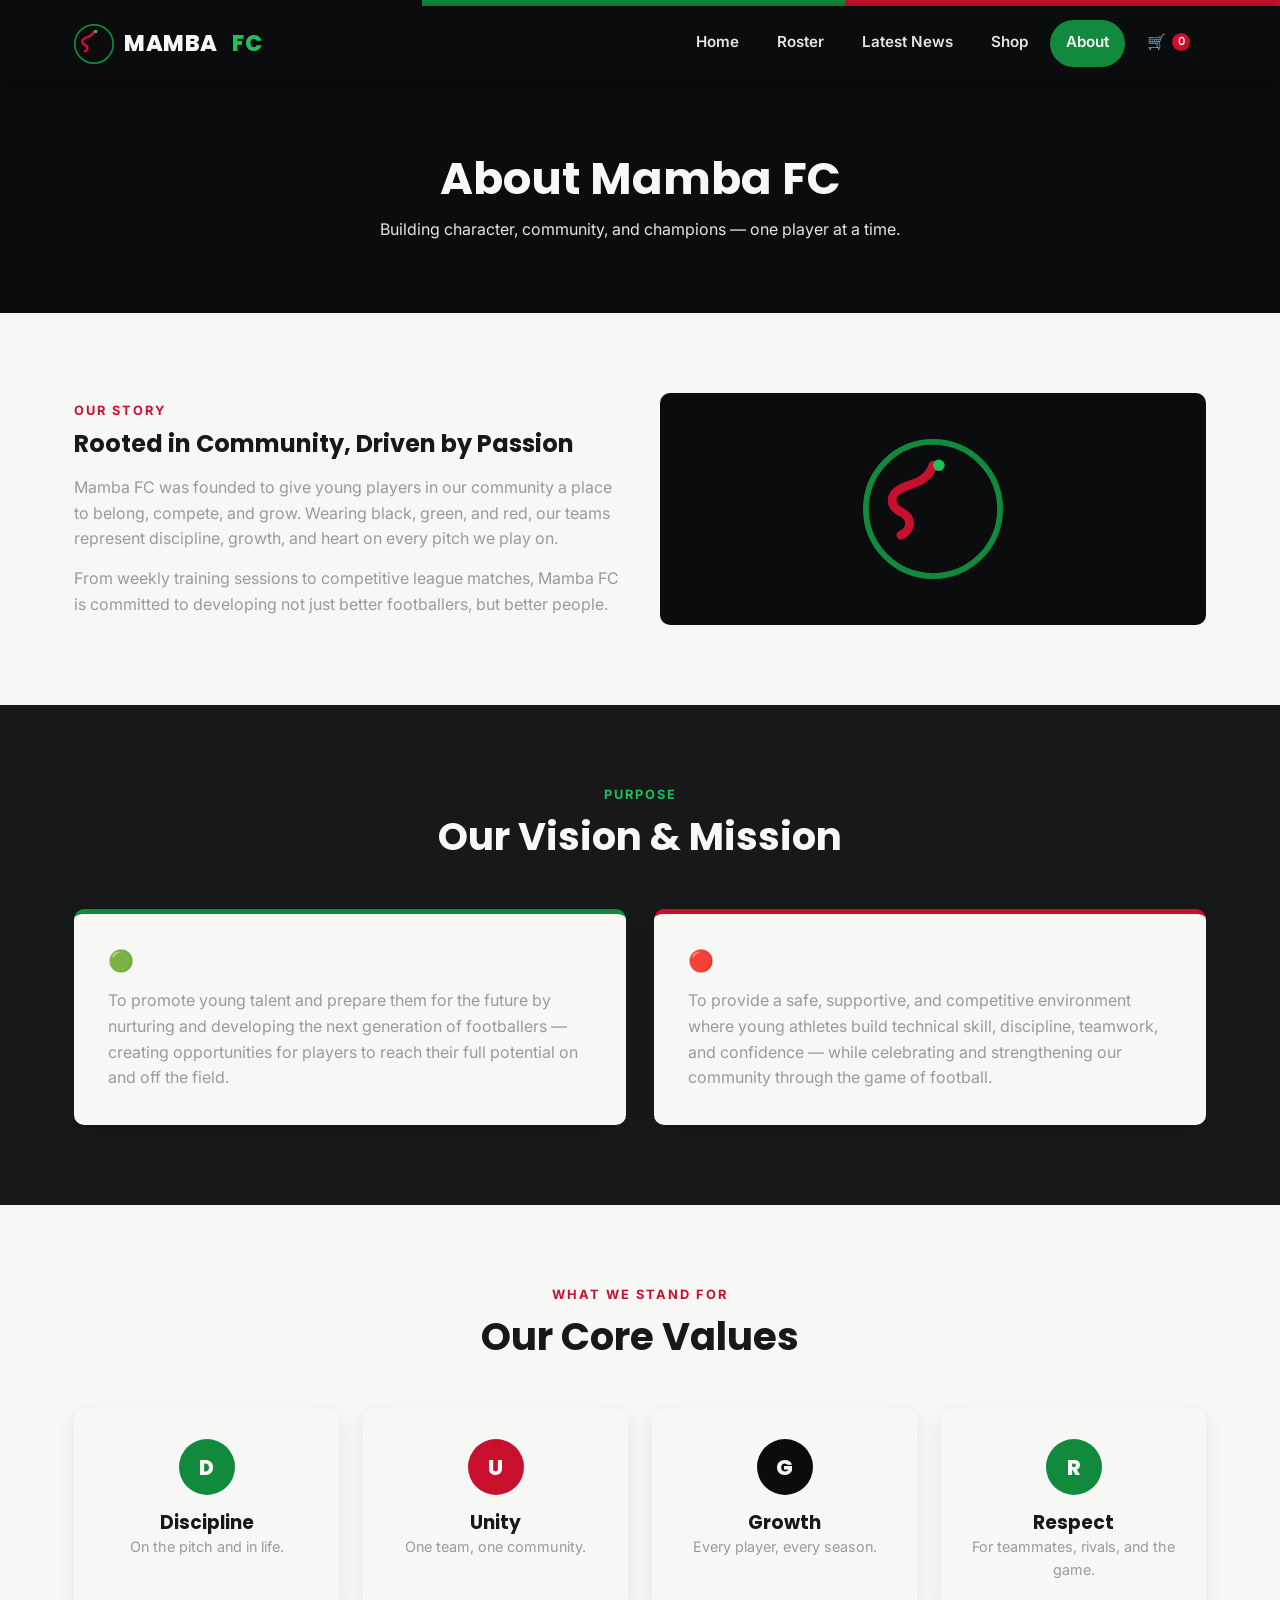
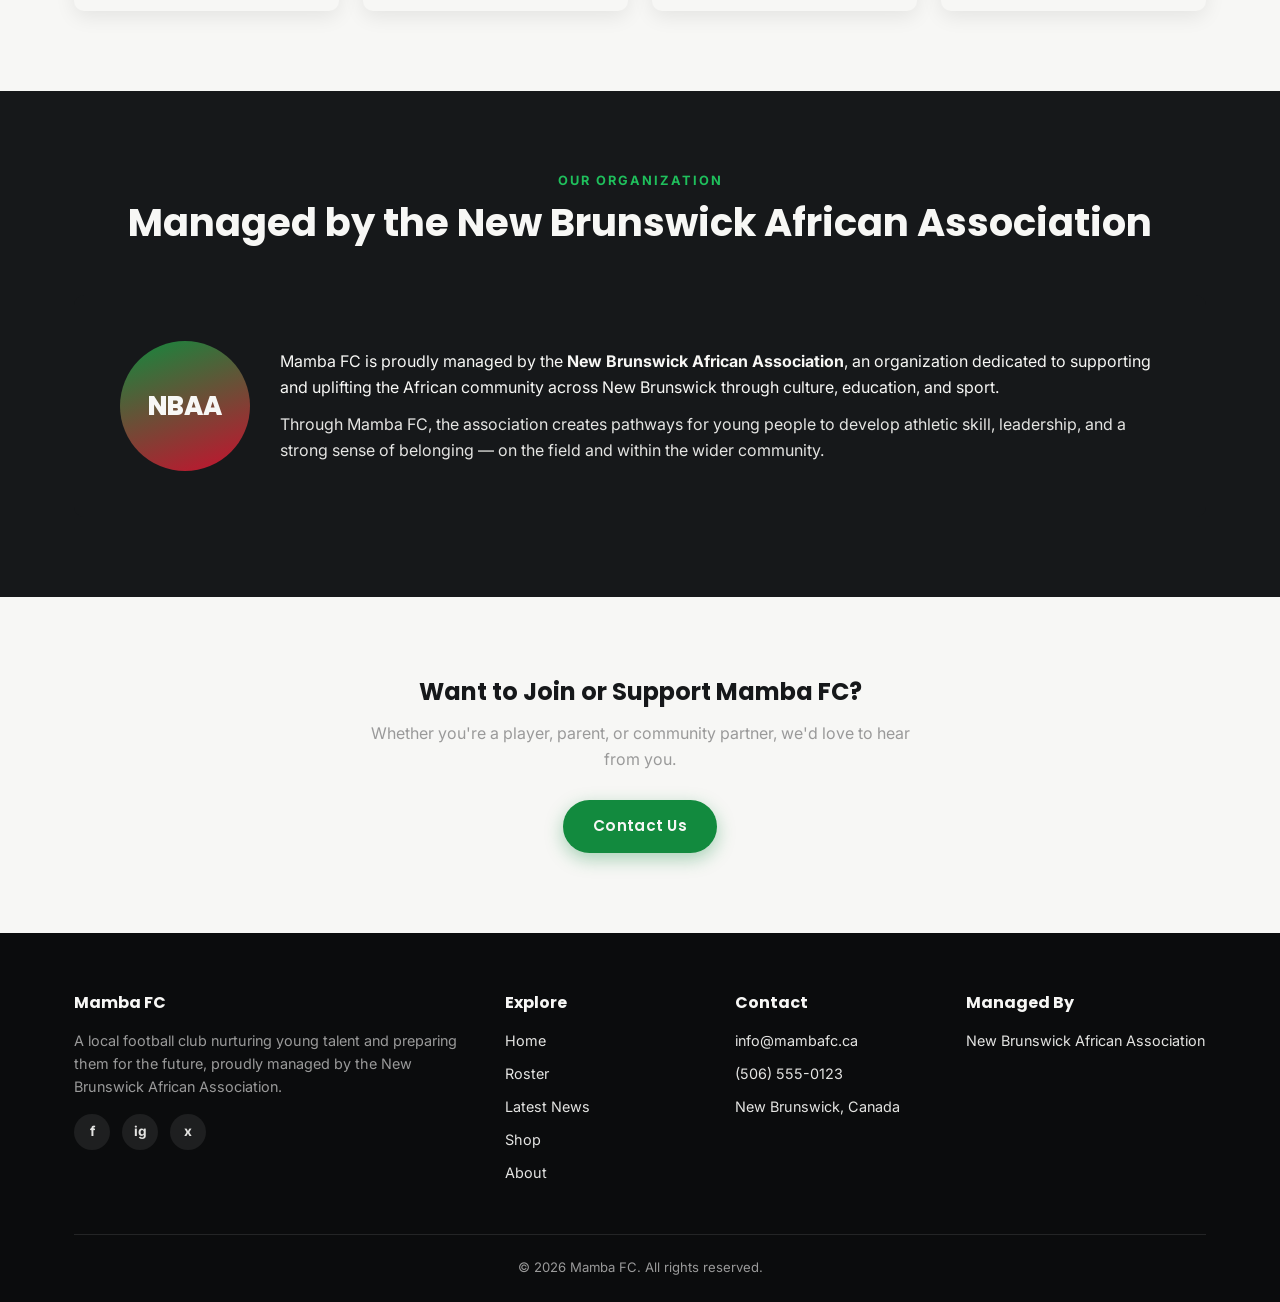
==== about.html @ 96ccfd4b "Add initial Mamba FC website with 5 core pages Static multi-page site (Home, Roster, Latest News, Sh" ====
<!DOCTYPE html>
<html lang="en">
<head>
<meta charset="UTF-8">
<meta name="viewport" content="width=device-width, initial-scale=1.0">
<title>Mamba FC — About</title>
<meta name="description" content="Learn about Mamba FC's vision, mission, and the New Brunswick African Association that manages the club.">
<link rel="preconnect" href="https://fonts.googleapis.com">
<link href="https://fonts.googleapis.com/css2?family=Poppins:wght@700;800&family=Inter:wght@400;500;600;700&display=swap" rel="stylesheet">
<link rel="stylesheet" href="css/style.css">
</head>
<body>

<div class="brand-stripe"></div>

<!-- ===== NAVBAR ===== -->
<header class="navbar">
  <div class="nav-container">
    <a href="index.html" class="logo">
      <svg class="mark" viewBox="0 0 48 48" xmlns="http://www.w3.org/2000/svg">
        <circle cx="24" cy="24" r="23" fill="#0b0c0d" stroke="#128a3e" stroke-width="2"/>
        <path d="M13 33c4-2 4-6 0-8s-4-6 0-8 9-2 11-8" stroke="#c8102e" stroke-width="3" fill="none" stroke-linecap="round"/>
        <circle cx="26" cy="9" r="2" fill="#1fbf5c"/>
      </svg>
      MAMBA<span class="fc">&nbsp;FC</span>
    </a>
    <nav class="nav-links">
      <a href="index.html" data-page="index.html">Home</a>
      <a href="roster.html" data-page="roster.html">Roster</a>
      <a href="news.html" data-page="news.html">Latest News</a>
      <a href="shop.html" data-page="shop.html">Shop</a>
      <a href="about.html" data-page="about.html">About</a>
      <a href="shop.html#products" class="nav-cart" aria-label="Cart">
        🛒 <span class="cart-badge">0</span>
      </a>
    </nav>
    <button class="nav-toggle" aria-label="Toggle menu">
      <span></span><span></span><span></span>
    </button>
  </div>
</header>

<!-- ===== PAGE HEADER ===== -->
<section class="page-header">
  <div class="container">
    <h1>About Mamba FC</h1>
    <p>Building character, community, and champions — one player at a time.</p>
  </div>
</section>

<!-- ===== INTRO ===== -->
<section class="section">
  <div class="container">
    <div class="about-lead">
      <div>
        <span class="section-eyebrow">Our Story</span>
        <h2 style="margin-bottom:16px;">Rooted in Community, Driven by Passion</h2>
        <p style="color:var(--grey); margin-bottom:14px;">Mamba FC was founded to give young players in our community a place to belong, compete, and grow. Wearing black, green, and red, our teams represent discipline, growth, and heart on every pitch we play on.</p>
        <p style="color:var(--grey);">From weekly training sessions to competitive league matches, Mamba FC is committed to developing not just better footballers, but better people.</p>
      </div>
      <div class="about-block">
        <svg class="crest" viewBox="0 0 48 48" xmlns="http://www.w3.org/2000/svg">
          <circle cx="24" cy="24" r="23" fill="#0b0c0d" stroke="#128a3e" stroke-width="2"/>
          <path d="M13 33c4-2 4-6 0-8s-4-6 0-8 9-2 11-8" stroke="#c8102e" stroke-width="3" fill="none" stroke-linecap="round"/>
          <circle cx="26" cy="9" r="2" fill="#1fbf5c"/>
        </svg>
      </div>
    </div>
  </div>
</section>

<!-- ===== VISION & MISSION ===== -->
<section class="section section-alt">
  <div class="container">
    <div class="section-head">
      <span class="section-eyebrow">Purpose</span>
      <h2>Our Vision &amp; Mission</h2>
    </div>
    <div class="vm-grid">
      <div class="vm-card">
        <h3>🟢 Our Vision</h3>
        <p>To promote young talent and prepare them for the future by nurturing and developing the next generation of footballers — creating opportunities for players to reach their full potential on and off the field.</p>
      </div>
      <div class="vm-card mission">
        <h3>🔴 Our Mission</h3>
        <p>To provide a safe, supportive, and competitive environment where young athletes build technical skill, discipline, teamwork, and confidence — while celebrating and strengthening our community through the game of football.</p>
      </div>
    </div>
  </div>
</section>

<!-- ===== VALUES ===== -->
<section class="section">
  <div class="container">
    <div class="section-head">
      <span class="section-eyebrow">What We Stand For</span>
      <h2>Our Core Values</h2>
    </div>
    <div class="grid grid-4">
      <div class="card value-card">
        <div class="value-icon">D</div>
        <h3>Discipline</h3>
        <p style="color:var(--grey); font-size:0.9rem;">On the pitch and in life.</p>
      </div>
      <div class="card value-card">
        <div class="value-icon">U</div>
        <h3>Unity</h3>
        <p style="color:var(--grey); font-size:0.9rem;">One team, one community.</p>
      </div>
      <div class="card value-card">
        <div class="value-icon">G</div>
        <h3>Growth</h3>
        <p style="color:var(--grey); font-size:0.9rem;">Every player, every season.</p>
      </div>
      <div class="card value-card">
        <div class="value-icon">R</div>
        <h3>Respect</h3>
        <p style="color:var(--grey); font-size:0.9rem;">For teammates, rivals, and the game.</p>
      </div>
    </div>
  </div>
</section>

<!-- ===== MANAGED BY ===== -->
<section class="section section-alt">
  <div class="container">
    <div class="section-head">
      <span class="section-eyebrow">Our Organization</span>
      <h2>Managed by the New Brunswick African Association</h2>
    </div>
    <div class="manager-box">
      <div class="manager-badge">NBAA</div>
      <div>
        <p style="margin-bottom:12px;">Mamba FC is proudly managed by the <strong>New Brunswick African Association</strong>, an organization dedicated to supporting and uplifting the African community across New Brunswick through culture, education, and sport.</p>
        <p style="color:var(--grey-light);">Through Mamba FC, the association creates pathways for young people to develop athletic skill, leadership, and a strong sense of belonging — on the field and within the wider community.</p>
      </div>
    </div>
  </div>
</section>

<!-- ===== CTA ===== -->
<section class="section" style="text-align:center;">
  <div class="container">
    <h2 style="margin-bottom:14px;">Want to Join or Support Mamba FC?</h2>
    <p style="color:var(--grey); max-width:560px; margin:0 auto 28px;">Whether you're a player, parent, or community partner, we'd love to hear from you.</p>
    <a href="mailto:info@mambafc.ca" class="btn btn-primary">Contact Us</a>
  </div>
</section>

<!-- ===== FOOTER ===== -->
<footer class="footer">
  <div class="container">
    <div class="footer-grid">
      <div>
        <h4>Mamba FC</h4>
        <p>A local football club nurturing young talent and preparing them for the future, proudly managed by the New Brunswick African Association.</p>
        <div class="social-links">
          <a href="#" aria-label="Facebook">f</a>
          <a href="#" aria-label="Instagram">ig</a>
          <a href="#" aria-label="Twitter/X">x</a>
        </div>
      </div>
      <div>
        <h4>Explore</h4>
        <ul>
          <li><a href="index.html">Home</a></li>
          <li><a href="roster.html">Roster</a></li>
          <li><a href="news.html">Latest News</a></li>
          <li><a href="shop.html">Shop</a></li>
          <li><a href="about.html">About</a></li>
        </ul>
      </div>
      <div>
        <h4>Contact</h4>
        <ul>
          <li>info@mambafc.ca</li>
          <li>(506) 555-0123</li>
          <li>New Brunswick, Canada</li>
        </ul>
      </div>
      <div>
        <h4>Managed By</h4>
        <ul>
          <li>New Brunswick African Association</li>
        </ul>
      </div>
    </div>
    <div class="footer-bottom">
      &copy; 2026 Mamba FC. All rights reserved.
    </div>
  </div>
</footer>

<script src="js/main.js"></script>
</body>
</html>
---- css/style.css ----
/* ===================================================
   Mamba FC — Shared Stylesheet
   Colours: Black / Green / Red
=================================================== */

:root {
  --black: #0b0c0d;
  --black-soft: #16181a;
  --green: #128a3e;
  --green-dark: #0b5e2b;
  --green-light: #1fbf5c;
  --red: #c8102e;
  --red-dark: #8c0c22;
  --white: #f7f7f5;
  --grey: #9a9a9a;
  --grey-light: #e4e4e2;

  --font-heading: 'Poppins', 'Segoe UI', sans-serif;
  --font-body: 'Inter', 'Segoe UI', sans-serif;

  --radius: 10px;
  --shadow: 0 10px 30px rgba(0, 0, 0, 0.25);
}

* {
  box-sizing: border-box;
  margin: 0;
  padding: 0;
}

html {
  scroll-behavior: smooth;
}

body {
  font-family: var(--font-body);
  background: var(--white);
  color: var(--black-soft);
  line-height: 1.6;
  overflow-x: hidden;
}

img {
  max-width: 100%;
  display: block;
}

a {
  text-decoration: none;
  color: inherit;
}

ul {
  list-style: none;
}

h1, h2, h3, h4 {
  font-family: var(--font-heading);
  font-weight: 700;
  line-height: 1.25;
}

.container {
  width: 100%;
  max-width: 1180px;
  margin: 0 auto;
  padding: 0 24px;
}

/* ---------- Buttons ---------- */
.btn {
  display: inline-block;
  padding: 12px 28px;
  border-radius: 999px;
  font-weight: 600;
  font-family: var(--font-heading);
  font-size: 0.95rem;
  letter-spacing: 0.3px;
  border: 2px solid transparent;
  cursor: pointer;
  transition: transform 0.2s ease, background 0.2s ease, color 0.2s ease, box-shadow 0.2s ease;
}

.btn:hover {
  transform: translateY(-2px);
}

.btn-primary {
  background: var(--green);
  color: var(--white);
  box-shadow: 0 6px 18px rgba(18, 138, 62, 0.35);
}

.btn-primary:hover {
  background: var(--green-light);
}

.btn-outline {
  background: transparent;
  color: var(--white);
  border-color: var(--white);
}

.btn-outline:hover {
  background: var(--white);
  color: var(--black);
}

.btn-red {
  background: var(--red);
  color: var(--white);
  box-shadow: 0 6px 18px rgba(200, 16, 46, 0.35);
}

.btn-red:hover {
  background: var(--red-dark);
}

.btn-block {
  width: 100%;
  text-align: center;
}

/* ---------- Top bar stripe ---------- */
.brand-stripe {
  height: 6px;
  width: 100%;
  background: linear-gradient(90deg, var(--black) 0%, var(--black) 33%, var(--green) 33%, var(--green) 66%, var(--red) 66%, var(--red) 100%);
}

/* ---------- Navbar ---------- */
.navbar {
  background: var(--black);
  position: sticky;
  top: 0;
  z-index: 1000;
  box-shadow: 0 2px 12px rgba(0, 0, 0, 0.4);
}

.nav-container {
  max-width: 1180px;
  margin: 0 auto;
  padding: 14px 24px;
  display: flex;
  align-items: center;
  justify-content: space-between;
}

.logo {
  display: flex;
  align-items: center;
  gap: 10px;
  font-family: var(--font-heading);
  font-size: 1.4rem;
  font-weight: 800;
  color: var(--white);
  letter-spacing: 0.5px;
}

.logo .mark {
  width: 40px;
  height: 40px;
  flex-shrink: 0;
}

.logo span.fc {
  color: var(--green-light);
}

.nav-links {
  display: flex;
  align-items: center;
  gap: 6px;
}

.nav-links a {
  color: var(--grey-light);
  font-weight: 600;
  font-size: 0.95rem;
  padding: 10px 16px;
  border-radius: 999px;
  border-bottom: 3px solid transparent;
  transition: color 0.2s ease, background 0.2s ease;
}

.nav-links a:hover {
  color: var(--white);
  background: rgba(255, 255, 255, 0.06);
}

.nav-links a.active {
  color: var(--white);
  background: var(--green);
}

.nav-cart {
  position: relative;
  display: inline-flex;
  align-items: center;
  gap: 6px;
  color: var(--white);
  font-weight: 700;
}

.cart-badge {
  background: var(--red);
  color: var(--white);
  border-radius: 999px;
  font-size: 0.7rem;
  min-width: 18px;
  height: 18px;
  display: inline-flex;
  align-items: center;
  justify-content: center;
  padding: 0 4px;
}

.nav-toggle {
  display: none;
  flex-direction: column;
  gap: 5px;
  background: none;
  border: none;
  cursor: pointer;
  padding: 6px;
}

.nav-toggle span {
  width: 26px;
  height: 3px;
  background: var(--white);
  border-radius: 2px;
}

/* ---------- Hero ---------- */
.hero {
  position: relative;
  background: radial-gradient(circle at 20% 20%, rgba(18, 138, 62, 0.35), transparent 55%),
              radial-gradient(circle at 85% 80%, rgba(200, 16, 46, 0.3), transparent 55%),
              var(--black);
  color: var(--white);
  padding: 100px 24px 90px;
  text-align: center;
  overflow: hidden;
}

.hero::before {
  content: "";
  position: absolute;
  inset: 0;
  background-image: repeating-linear-gradient(135deg, rgba(255,255,255,0.03) 0 2px, transparent 2px 40px);
  pointer-events: none;
}

.hero-tag {
  display: inline-block;
  background: rgba(31, 191, 92, 0.15);
  border: 1px solid var(--green-light);
  color: var(--green-light);
  padding: 6px 18px;
  border-radius: 999px;
  font-weight: 600;
  font-size: 0.8rem;
  letter-spacing: 1.5px;
  text-transform: uppercase;
  margin-bottom: 22px;
}

.hero h1 {
  font-size: clamp(2.2rem, 5vw, 3.8rem);
  margin-bottom: 18px;
}

.hero h1 .accent-green { color: var(--green-light); }
.hero h1 .accent-red { color: var(--red); }

.hero p {
  max-width: 620px;
  margin: 0 auto 34px;
  color: var(--grey-light);
  font-size: 1.05rem;
}

.hero-actions {
  display: flex;
  gap: 16px;
  justify-content: center;
  flex-wrap: wrap;
}

/* ---------- Page header (non-home pages) ---------- */
.page-header {
  background: var(--black);
  color: var(--white);
  padding: 70px 24px;
  text-align: center;
  position: relative;
}

.page-header h1 {
  font-size: clamp(2rem, 4vw, 2.8rem);
}

.page-header p {
  color: var(--grey-light);
  margin-top: 10px;
  max-width: 560px;
  margin-left: auto;
  margin-right: auto;
}

/* ---------- Sections ---------- */
.section {
  padding: 80px 0;
}

.section-tight {
  padding: 60px 0;
}

.section-alt {
  background: var(--black-soft);
  color: var(--white);
}

.section-head {
  text-align: center;
  margin-bottom: 48px;
}

.section-eyebrow {
  color: var(--red);
  font-weight: 700;
  letter-spacing: 2px;
  text-transform: uppercase;
  font-size: 0.8rem;
  margin-bottom: 8px;
  display: block;
}

.section-alt .section-eyebrow {
  color: var(--green-light);
}

.section-head h2 {
  font-size: clamp(1.7rem, 3vw, 2.4rem);
}

.section-head p {
  color: var(--grey);
  max-width: 560px;
  margin: 12px auto 0;
}

.section-alt .section-head p {
  color: var(--grey-light);
}

/* ---------- Grids ---------- */
.grid {
  display: grid;
  gap: 24px;
}

.grid-3 { grid-template-columns: repeat(3, 1fr); }
.grid-2 { grid-template-columns: repeat(2, 1fr); }
.grid-4 { grid-template-columns: repeat(4, 1fr); }

@media (max-width: 900px) {
  .grid-3, .grid-4 { grid-template-columns: repeat(2, 1fr); }
}

@media (max-width: 600px) {
  .grid-2, .grid-3, .grid-4 { grid-template-columns: 1fr; }
}

/* ---------- Cards: general ---------- */
.card {
  background: var(--white);
  border-radius: var(--radius);
  box-shadow: 0 6px 20px rgba(0, 0, 0, 0.08);
  overflow: hidden;
  transition: transform 0.25s ease, box-shadow 0.25s ease;
}

.card:hover {
  transform: translateY(-6px);
  box-shadow: 0 16px 34px rgba(0, 0, 0, 0.15);
}

/* ---------- Score cards ---------- */
.score-card {
  background: var(--black-soft);
  border-radius: var(--radius);
  padding: 22px;
  color: var(--white);
  border-top: 4px solid var(--green);
}

.score-card.loss { border-top-color: var(--red); }
.score-card.draw { border-top-color: var(--grey); }

.score-meta {
  display: flex;
  justify-content: space-between;
  font-size: 0.78rem;
  color: var(--grey);
  text-transform: uppercase;
  letter-spacing: 0.5px;
  margin-bottom: 16px;
}

.score-teams {
  display: flex;
  align-items: center;
  justify-content: space-between;
  gap: 12px;
  margin-bottom: 14px;
}

.score-team {
  flex: 1;
  text-align: center;
  font-weight: 700;
  font-size: 0.95rem;
}

.score-value {
  font-family: var(--font-heading);
  font-size: 1.9rem;
  font-weight: 800;
  padding: 0 10px;
  white-space: nowrap;
}

.result-badge {
  display: inline-block;
  padding: 4px 14px;
  border-radius: 999px;
  font-size: 0.75rem;
  font-weight: 700;
  letter-spacing: 1px;
}

.result-badge.win { background: var(--green); color: var(--white); }
.result-badge.loss { background: var(--red); color: var(--white); }
.result-badge.draw { background: var(--grey); color: var(--black); }

/* ---------- Fixture cards ---------- */
.fixture-card {
  background: var(--white);
  border-radius: var(--radius);
  padding: 22px;
  box-shadow: 0 6px 20px rgba(0, 0, 0, 0.08);
  border-left: 5px solid var(--red);
  display: flex;
  flex-direction: column;
  gap: 10px;
}

.fixture-date {
  font-weight: 700;
  color: var(--red);
  font-size: 0.85rem;
  text-transform: uppercase;
  letter-spacing: 0.5px;
}

.fixture-match {
  font-family: var(--font-heading);
  font-size: 1.15rem;
  font-weight: 700;
}

.fixture-info {
  font-size: 0.85rem;
  color: var(--grey);
}

/* ---------- Partner marquee ---------- */
.marquee-wrap {
  overflow: hidden;
  position: relative;
  padding: 30px 0;
  -webkit-mask-image: linear-gradient(90deg, transparent, #000 8%, #000 92%, transparent);
          mask-image: linear-gradient(90deg, transparent, #000 8%, #000 92%, transparent);
}

.marquee-track {
  display: flex;
  gap: 40px;
  width: max-content;
  animation: scroll-left 28s linear infinite;
}

.marquee-wrap:hover .marquee-track {
  animation-play-state: paused;
}

@keyframes scroll-left {
  from { transform: translateX(0); }
  to { transform: translateX(-50%); }
}

.logo-tile {
  display: flex;
  align-items: center;
  justify-content: center;
  min-width: 170px;
  height: 90px;
  background: var(--white);
  border-radius: var(--radius);
  border: 1px solid var(--grey-light);
  font-family: var(--font-heading);
  font-weight: 700;
  color: var(--black-soft);
  text-align: center;
  padding: 12px;
  font-size: 0.95rem;
}

/* ---------- Roster ---------- */
.filter-bar {
  display: flex;
  gap: 10px;
  justify-content: center;
  flex-wrap: wrap;
  margin-bottom: 40px;
}

.filter-btn {
  background: var(--white);
  border: 2px solid var(--black);
  color: var(--black);
  padding: 8px 20px;
  border-radius: 999px;
  font-weight: 700;
  font-size: 0.85rem;
  cursor: pointer;
  transition: all 0.2s ease;
}

.filter-btn:hover {
  background: var(--black);
  color: var(--white);
}

.filter-btn.active {
  background: var(--green);
  border-color: var(--green);
  color: var(--white);
}

.player-card {
  background: var(--white);
  border-radius: var(--radius);
  overflow: hidden;
  text-align: center;
  box-shadow: 0 6px 20px rgba(0, 0, 0, 0.08);
  transition: transform 0.25s ease, box-shadow 0.25s ease;
}

.player-card:hover {
  transform: translateY(-6px);
  box-shadow: 0 16px 34px rgba(0, 0, 0, 0.15);
}

.player-photo {
  background: var(--black);
  color: var(--white);
  height: 190px;
  display: flex;
  align-items: center;
  justify-content: center;
  position: relative;
}

.player-photo .number {
  font-family: var(--font-heading);
  font-size: 4rem;
  font-weight: 800;
  opacity: 0.9;
}

.player-photo.gk { background: linear-gradient(160deg, var(--black), #222); }
.player-photo.df { background: linear-gradient(160deg, var(--green-dark), var(--green)); }
.player-photo.mf { background: linear-gradient(160deg, var(--black), var(--green-dark)); }
.player-photo.fw { background: linear-gradient(160deg, var(--red-dark), var(--red)); }

.player-info {
  padding: 16px;
}

.player-info h3 {
  font-size: 1.05rem;
  margin-bottom: 4px;
}

.player-pos {
  font-size: 0.8rem;
  color: var(--grey);
  text-transform: uppercase;
  letter-spacing: 0.5px;
}

.staff-card {
  text-align: center;
  padding: 26px 18px;
}

.staff-photo {
  width: 100px;
  height: 100px;
  border-radius: 50%;
  background: var(--green);
  color: var(--white);
  display: flex;
  align-items: center;
  justify-content: center;
  font-family: var(--font-heading);
  font-size: 1.6rem;
  font-weight: 800;
  margin: 0 auto 16px;
}

/* ---------- News ---------- */
.news-card {
  display: flex;
  flex-direction: column;
}

.news-image {
  height: 180px;
  background: linear-gradient(135deg, var(--black) 0%, var(--green-dark) 50%, var(--red-dark) 100%);
  display: flex;
  align-items: center;
  justify-content: center;
  color: rgba(255,255,255,0.85);
  font-family: var(--font-heading);
  font-weight: 700;
  letter-spacing: 1px;
  text-transform: uppercase;
  font-size: 0.85rem;
  text-align: center;
  padding: 10px;
}

.news-body {
  padding: 20px;
  display: flex;
  flex-direction: column;
  gap: 10px;
  flex: 1;
}

.news-date {
  font-size: 0.78rem;
  color: var(--red);
  font-weight: 700;
  text-transform: uppercase;
  letter-spacing: 0.5px;
}

.news-body h3 {
  font-size: 1.15rem;
}

.news-excerpt {
  color: var(--grey);
  font-size: 0.92rem;
  flex: 1;
}

.news-more {
  display: none;
  color: var(--grey);
  font-size: 0.92rem;
}

.read-more-btn {
  align-self: flex-start;
  background: none;
  border: none;
  color: var(--green);
  font-weight: 700;
  cursor: pointer;
  padding: 0;
  font-size: 0.9rem;
}

.read-more-btn:hover {
  color: var(--green-dark);
  text-decoration: underline;
}

/* ---------- Shop ---------- */
.product-card {
  display: flex;
  flex-direction: column;
}

.product-image {
  height: 200px;
  background: var(--black-soft);
  display: flex;
  align-items: center;
  justify-content: center;
  position: relative;
}

.product-image .kit-stripe {
  width: 70%;
  height: 70%;
  border-radius: 8px;
  background: linear-gradient(180deg, var(--black) 0 33%, var(--green) 33% 66%, var(--red) 66% 100%);
  box-shadow: 0 10px 24px rgba(0,0,0,0.4);
}

.product-tag {
  position: absolute;
  top: 12px;
  left: 12px;
  background: var(--red);
  color: var(--white);
  font-size: 0.7rem;
  font-weight: 700;
  padding: 4px 10px;
  border-radius: 999px;
  text-transform: uppercase;
}

.product-body {
  padding: 18px 20px;
  display: flex;
  flex-direction: column;
  gap: 10px;
}

.product-body h3 {
  font-size: 1.05rem;
}

.product-price {
  font-family: var(--font-heading);
  font-weight: 800;
  color: var(--green-dark);
  font-size: 1.15rem;
}

/* ---------- About page ---------- */
.about-lead {
  display: grid;
  grid-template-columns: 1fr 1fr;
  gap: 40px;
  align-items: center;
}

@media (max-width: 800px) {
  .about-lead { grid-template-columns: 1fr; }
}

.about-block {
  background: var(--black);
  border-radius: var(--radius);
  padding: 46px;
  min-height: 220px;
  display: flex;
  align-items: center;
  justify-content: center;
  text-align: center;
}

.about-block .crest {
  width: 140px;
  height: 140px;
}

.vm-grid {
  display: grid;
  grid-template-columns: 1fr 1fr;
  gap: 28px;
}

@media (max-width: 800px) {
  .vm-grid { grid-template-columns: 1fr; }
}

.vm-card {
  background: var(--white);
  border-radius: var(--radius);
  padding: 34px;
  box-shadow: 0 6px 20px rgba(0, 0, 0, 0.08);
  border-top: 5px solid var(--green);
}

.vm-card.mission {
  border-top-color: var(--red);
}

.vm-card h3 {
  font-size: 1.3rem;
  margin-bottom: 14px;
}

.vm-card p {
  color: var(--grey);
}

.value-card {
  text-align: center;
  padding: 30px 20px;
}

.value-icon {
  width: 56px;
  height: 56px;
  border-radius: 50%;
  background: var(--green);
  color: var(--white);
  display: flex;
  align-items: center;
  justify-content: center;
  font-family: var(--font-heading);
  font-weight: 800;
  margin: 0 auto 16px;
  font-size: 1.3rem;
}

.value-card:nth-child(3n+2) .value-icon { background: var(--red); }
.value-card:nth-child(3n) .value-icon { background: var(--black); }

.manager-box {
  background: var(--black-soft);
  color: var(--white);
  border-radius: var(--radius);
  padding: 46px;
  display: grid;
  grid-template-columns: 130px 1fr;
  gap: 30px;
  align-items: center;
}

@media (max-width: 700px) {
  .manager-box { grid-template-columns: 1fr; text-align: center; }
}

.manager-badge {
  width: 130px;
  height: 130px;
  border-radius: 50%;
  background: linear-gradient(160deg, var(--green), var(--red));
  display: flex;
  align-items: center;
  justify-content: center;
  font-family: var(--font-heading);
  font-weight: 800;
  font-size: 1.6rem;
  margin: 0 auto;
}

/* ---------- Footer ---------- */
.footer {
  background: var(--black);
  color: var(--grey-light);
  padding: 60px 0 24px;
}

.footer-grid {
  display: grid;
  grid-template-columns: 2fr 1fr 1fr 1.2fr;
  gap: 30px;
  margin-bottom: 40px;
}

@media (max-width: 800px) {
  .footer-grid { grid-template-columns: 1fr 1fr; }
}

@media (max-width: 500px) {
  .footer-grid { grid-template-columns: 1fr; }
}

.footer h4 {
  color: var(--white);
  font-size: 1rem;
  margin-bottom: 16px;
}

.footer ul li {
  margin-bottom: 10px;
  font-size: 0.9rem;
}

.footer ul li a:hover {
  color: var(--green-light);
}

.footer p {
  font-size: 0.9rem;
  color: var(--grey);
}

.social-links {
  display: flex;
  gap: 12px;
  margin-top: 16px;
}

.social-links a {
  width: 36px;
  height: 36px;
  border-radius: 50%;
  background: rgba(255,255,255,0.08);
  display: flex;
  align-items: center;
  justify-content: center;
  font-weight: 700;
  font-size: 0.85rem;
  transition: background 0.2s ease;
}

.social-links a:hover {
  background: var(--green);
}

.footer-bottom {
  border-top: 1px solid rgba(255,255,255,0.1);
  padding-top: 22px;
  text-align: center;
  font-size: 0.82rem;
  color: var(--grey);
}

/* ---------- Toast ---------- */
.toast {
  position: fixed;
  bottom: 26px;
  left: 50%;
  transform: translateX(-50%) translateY(20px);
  background: var(--black);
  color: var(--white);
  padding: 14px 26px;
  border-radius: 999px;
  border: 1px solid var(--green);
  font-weight: 600;
  font-size: 0.9rem;
  opacity: 0;
  pointer-events: none;
  transition: opacity 0.3s ease, transform 0.3s ease;
  z-index: 2000;
}

.toast.show {
  opacity: 1;
  transform: translateX(-50%) translateY(0);
}

/* ---------- Mobile nav ---------- */
@media (max-width: 860px) {
  .nav-toggle {
    display: flex;
  }

  .nav-links {
    position: absolute;
    top: 100%;
    left: 0;
    right: 0;
    background: var(--black);
    flex-direction: column;
    align-items: stretch;
    gap: 0;
    max-height: 0;
    overflow: hidden;
    transition: max-height 0.3s ease;
  }

  .nav-links.open {
    max-height: 400px;
  }

  .nav-links a {
    padding: 16px 24px;
    border-radius: 0;
    border-bottom: 1px solid rgba(255,255,255,0.06);
  }

  .nav-links a.active {
    background: var(--green);
  }
}
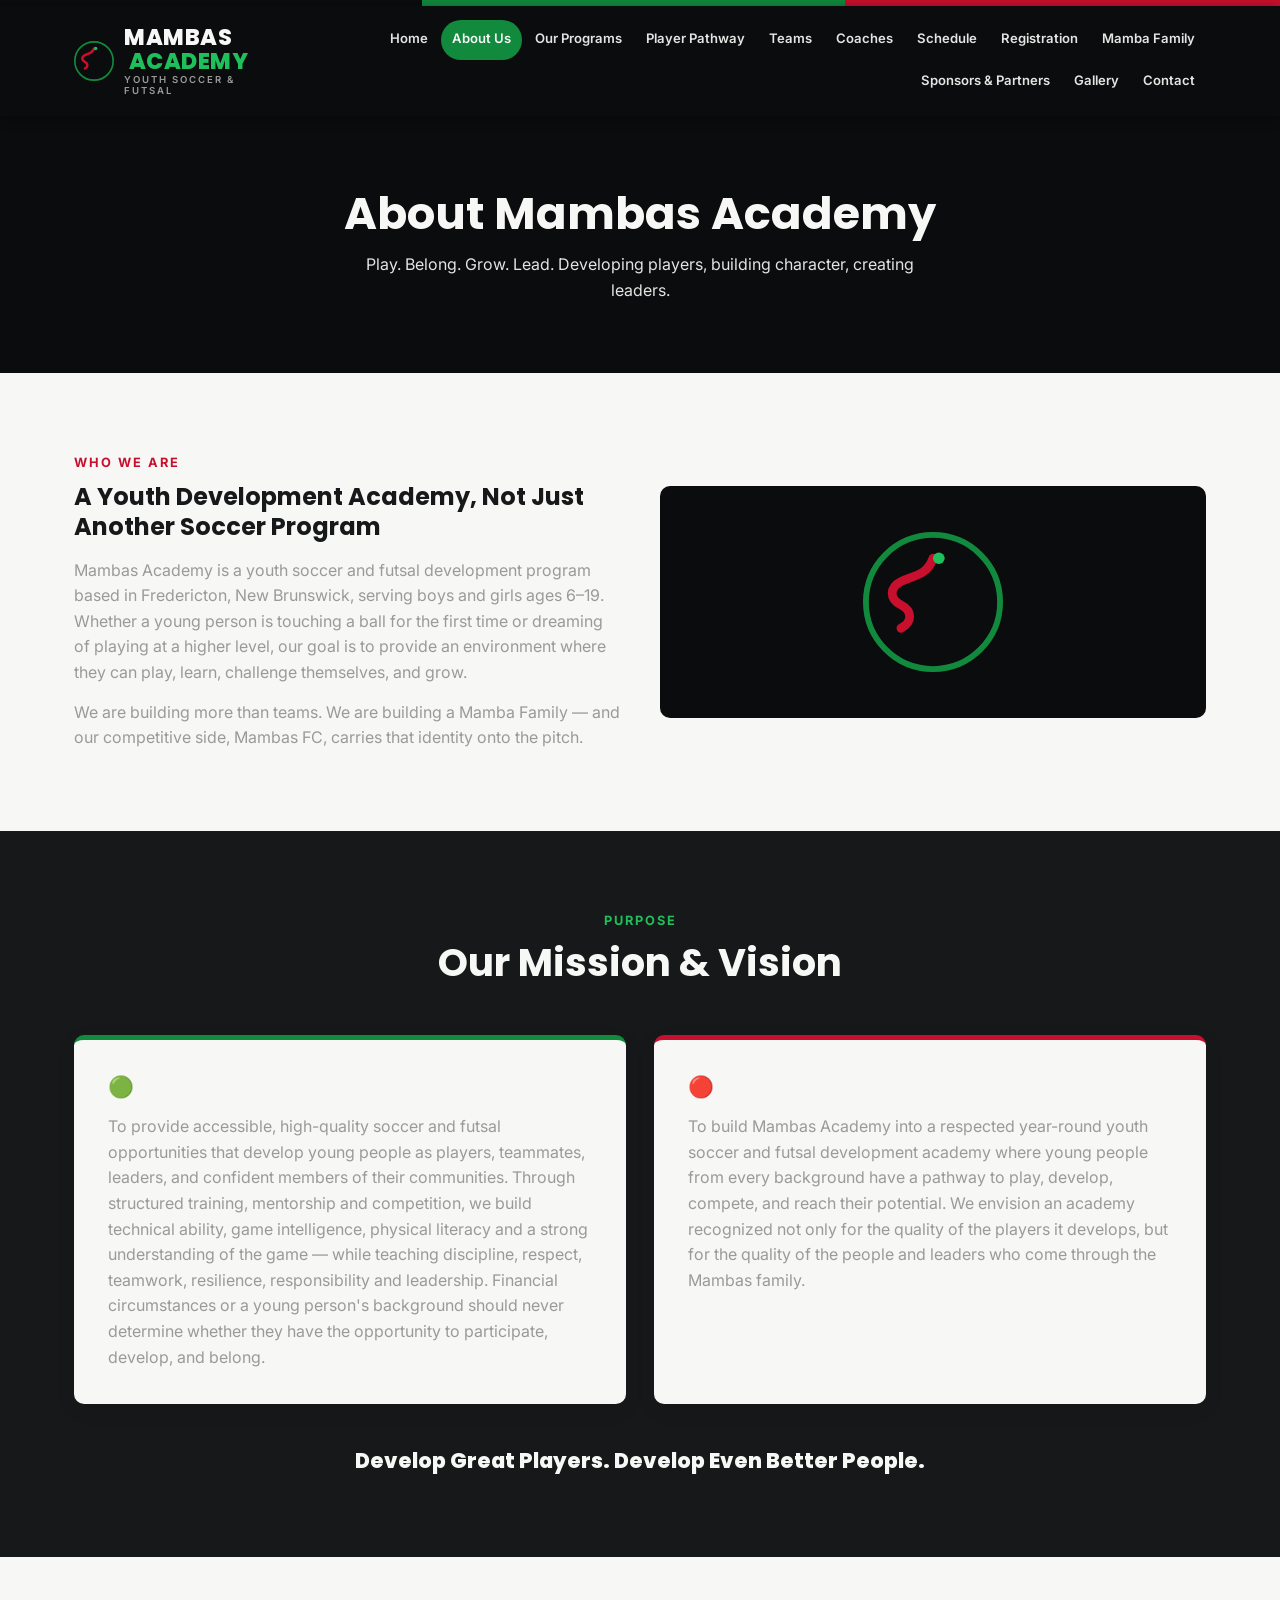
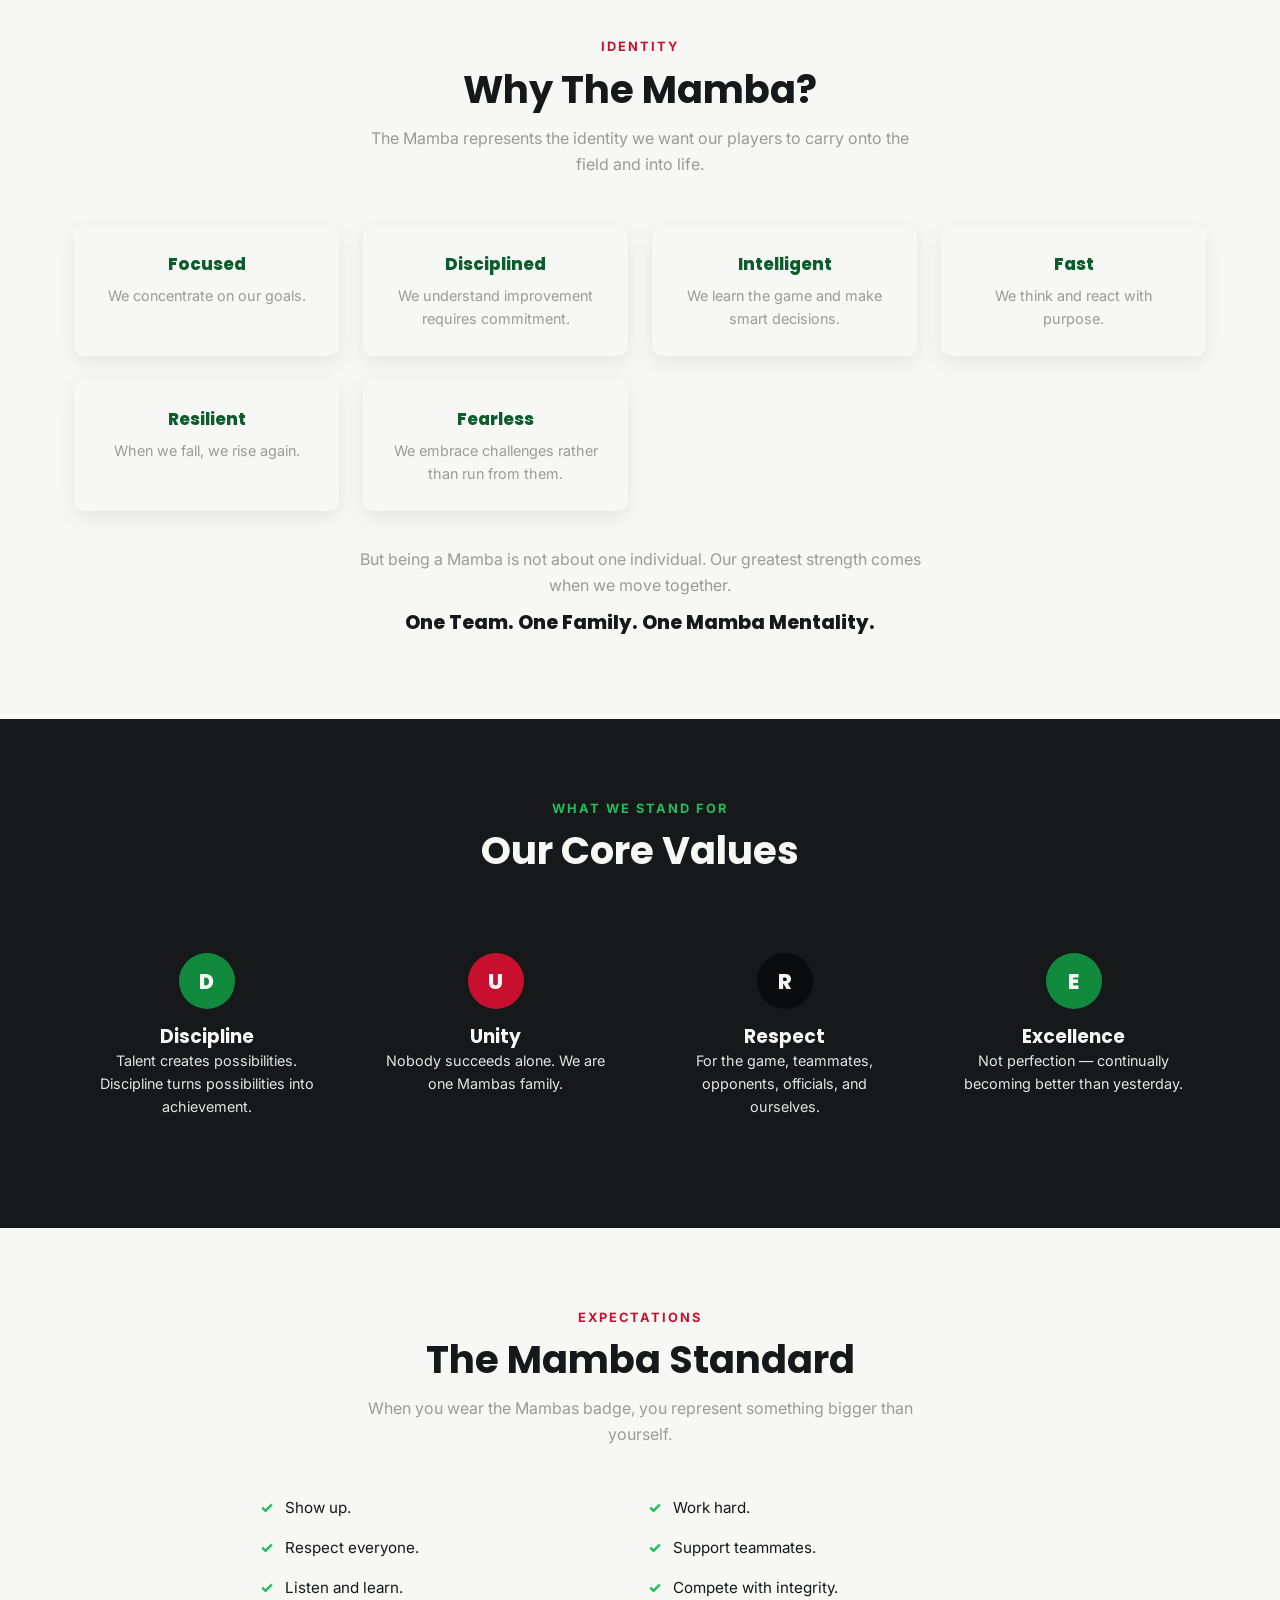
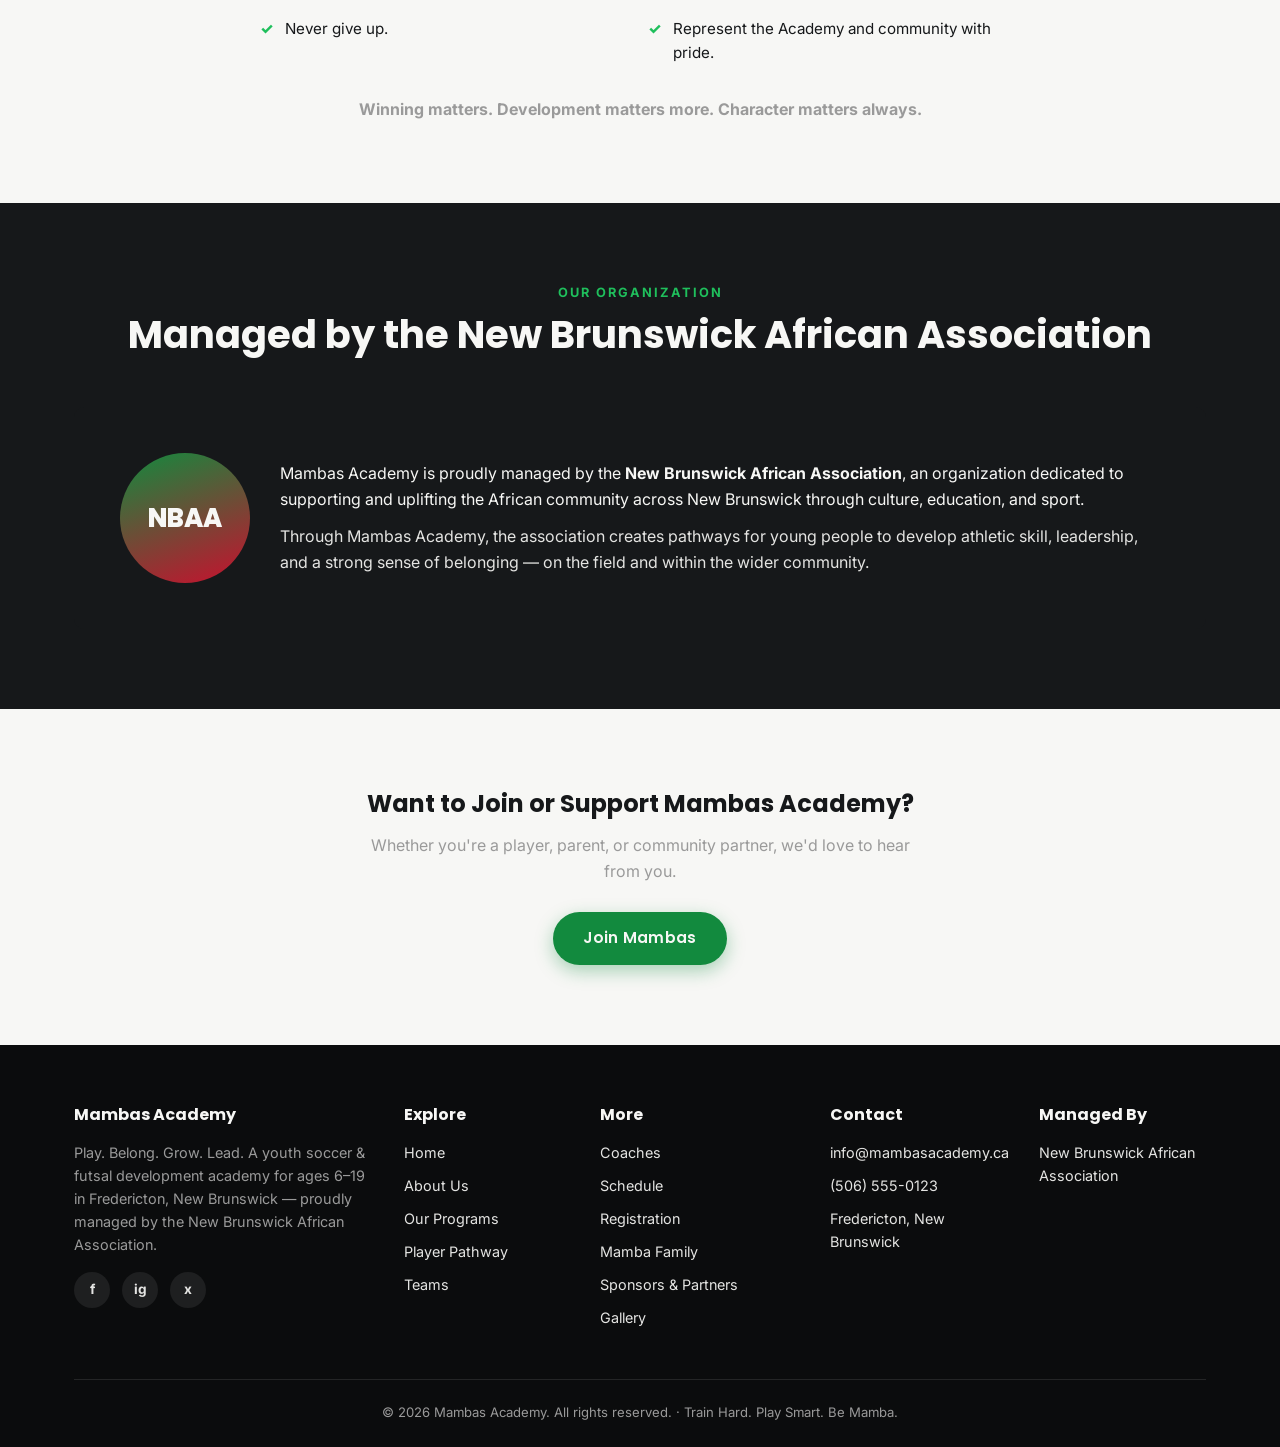
==== commit 64d34efa: "Rebrand site to Mambas Academy with full 12-page structure Replace Mamba FC's 5-page site with the n" ====
--- a/about.html
+++ b/about.html
@@ -3,8 +3,8 @@
 <head>
 <meta charset="UTF-8">
 <meta name="viewport" content="width=device-width, initial-scale=1.0">
-<title>Mamba FC — About</title>
-<meta name="description" content="Learn about Mamba FC's vision, mission, and the New Brunswick African Association that manages the club.">
+<title>Mambas Academy — About Us</title>
+<meta name="description" content="Our mission, vision, values, and the New Brunswick African Association behind Mambas Academy.">
 <link rel="preconnect" href="https://fonts.googleapis.com">
 <link href="https://fonts.googleapis.com/css2?family=Poppins:wght@700;800&family=Inter:wght@400;500;600;700&display=swap" rel="stylesheet">
 <link rel="stylesheet" href="css/style.css">
@@ -22,17 +22,21 @@
         <path d="M13 33c4-2 4-6 0-8s-4-6 0-8 9-2 11-8" stroke="#c8102e" stroke-width="3" fill="none" stroke-linecap="round"/>
         <circle cx="26" cy="9" r="2" fill="#1fbf5c"/>
       </svg>
-      MAMBA<span class="fc">&nbsp;FC</span>
+      <span class="logo-stack">MAMBAS<span class="fc">&nbsp;ACADEMY</span><span class="sub-brand">Youth Soccer &amp; Futsal</span></span>
     </a>
     <nav class="nav-links">
       <a href="index.html" data-page="index.html">Home</a>
-      <a href="roster.html" data-page="roster.html">Roster</a>
-      <a href="news.html" data-page="news.html">Latest News</a>
-      <a href="shop.html" data-page="shop.html">Shop</a>
-      <a href="about.html" data-page="about.html">About</a>
-      <a href="shop.html#products" class="nav-cart" aria-label="Cart">
-        🛒 <span class="cart-badge">0</span>
-      </a>
+      <a href="about.html" data-page="about.html">About Us</a>
+      <a href="programs.html" data-page="programs.html">Our Programs</a>
+      <a href="pathway.html" data-page="pathway.html">Player Pathway</a>
+      <a href="teams.html" data-page="teams.html">Teams</a>
+      <a href="coaches.html" data-page="coaches.html">Coaches</a>
+      <a href="schedule.html" data-page="schedule.html">Schedule</a>
+      <a href="registration.html" data-page="registration.html">Registration</a>
+      <a href="family.html" data-page="family.html">Mamba Family</a>
+      <a href="sponsors.html" data-page="sponsors.html">Sponsors &amp; Partners</a>
+      <a href="gallery.html" data-page="gallery.html">Gallery</a>
+      <a href="contact.html" data-page="contact.html">Contact</a>
     </nav>
     <button class="nav-toggle" aria-label="Toggle menu">
       <span></span><span></span><span></span>
@@ -43,8 +47,8 @@
 <!-- ===== PAGE HEADER ===== -->
 <section class="page-header">
   <div class="container">
-    <h1>About Mamba FC</h1>
-    <p>Building character, community, and champions — one player at a time.</p>
+    <h1>About Mambas Academy</h1>
+    <p>Play. Belong. Grow. Lead. Developing players, building character, creating leaders.</p>
   </div>
 </section>
 
@@ -53,10 +57,10 @@
   <div class="container">
     <div class="about-lead">
       <div>
-        <span class="section-eyebrow">Our Story</span>
-        <h2 style="margin-bottom:16px;">Rooted in Community, Driven by Passion</h2>
-        <p style="color:var(--grey); margin-bottom:14px;">Mamba FC was founded to give young players in our community a place to belong, compete, and grow. Wearing black, green, and red, our teams represent discipline, growth, and heart on every pitch we play on.</p>
-        <p style="color:var(--grey);">From weekly training sessions to competitive league matches, Mamba FC is committed to developing not just better footballers, but better people.</p>
+        <span class="section-eyebrow">Who We Are</span>
+        <h2 style="margin-bottom:16px;">A Youth Development Academy, Not Just Another Soccer Program</h2>
+        <p style="color:var(--grey); margin-bottom:14px;">Mambas Academy is a youth soccer and futsal development program based in Fredericton, New Brunswick, serving boys and girls ages 6–19. Whether a young person is touching a ball for the first time or dreaming of playing at a higher level, our goal is to provide an environment where they can play, learn, challenge themselves, and grow.</p>
+        <p style="color:var(--grey);">We are building more than teams. We are building a Mamba Family — and our competitive side, Mambas FC, carries that identity onto the pitch.</p>
       </div>
       <div class="about-block">
         <svg class="crest" viewBox="0 0 48 48" xmlns="http://www.w3.org/2000/svg">
@@ -69,55 +73,99 @@
   </div>
 </section>
 
-<!-- ===== VISION & MISSION ===== -->
+<!-- ===== MISSION & VISION ===== -->
 <section class="section section-alt">
   <div class="container">
     <div class="section-head">
       <span class="section-eyebrow">Purpose</span>
-      <h2>Our Vision &amp; Mission</h2>
+      <h2>Our Mission &amp; Vision</h2>
     </div>
     <div class="vm-grid">
       <div class="vm-card">
-        <h3>🟢 Our Vision</h3>
-        <p>To promote young talent and prepare them for the future by nurturing and developing the next generation of footballers — creating opportunities for players to reach their full potential on and off the field.</p>
+        <h3>🟢 Our Mission</h3>
+        <p>To provide accessible, high-quality soccer and futsal opportunities that develop young people as players, teammates, leaders, and confident members of their communities. Through structured training, mentorship and competition, we build technical ability, game intelligence, physical literacy and a strong understanding of the game — while teaching discipline, respect, teamwork, resilience, responsibility and leadership. Financial circumstances or a young person's background should never determine whether they have the opportunity to participate, develop, and belong.</p>
       </div>
       <div class="vm-card mission">
-        <h3>🔴 Our Mission</h3>
-        <p>To provide a safe, supportive, and competitive environment where young athletes build technical skill, discipline, teamwork, and confidence — while celebrating and strengthening our community through the game of football.</p>
-      </div>
-    </div>
+        <h3>🔴 Our Vision</h3>
+        <p>To build Mambas Academy into a respected year-round youth soccer and futsal development academy where young people from every background have a pathway to play, develop, compete, and reach their potential. We envision an academy recognized not only for the quality of the players it develops, but for the quality of the people and leaders who come through the Mambas family.</p>
+      </div>
+    </div>
+    <p style="text-align:center; margin-top:40px; font-family:var(--font-heading); font-weight:800; font-size:1.3rem; color:var(--white);">Develop Great Players. Develop Even Better People.</p>
+  </div>
+</section>
+
+<!-- ===== WHY THE MAMBA ===== -->
+<section class="section">
+  <div class="container">
+    <div class="section-head">
+      <span class="section-eyebrow">Identity</span>
+      <h2>Why The Mamba?</h2>
+      <p>The Mamba represents the identity we want our players to carry onto the field and into life.</p>
+    </div>
+    <div class="grid grid-4">
+      <div class="card trait-card"><div class="trait-word">Focused</div><p>We concentrate on our goals.</p></div>
+      <div class="card trait-card"><div class="trait-word">Disciplined</div><p>We understand improvement requires commitment.</p></div>
+      <div class="card trait-card"><div class="trait-word">Intelligent</div><p>We learn the game and make smart decisions.</p></div>
+      <div class="card trait-card"><div class="trait-word">Fast</div><p>We think and react with purpose.</p></div>
+      <div class="card trait-card"><div class="trait-word">Resilient</div><p>When we fall, we rise again.</p></div>
+      <div class="card trait-card"><div class="trait-word">Fearless</div><p>We embrace challenges rather than run from them.</p></div>
+    </div>
+    <p style="text-align:center; margin-top:36px; color:var(--grey); max-width:600px; margin-left:auto; margin-right:auto;">But being a Mamba is not about one individual. Our greatest strength comes when we move together.</p>
+    <p style="text-align:center; margin-top:10px; font-family:var(--font-heading); font-weight:800; font-size:1.2rem;">One Team. One Family. One Mamba Mentality.</p>
   </div>
 </section>
 
 <!-- ===== VALUES ===== -->
-<section class="section">
+<section class="section section-alt">
   <div class="container">
     <div class="section-head">
       <span class="section-eyebrow">What We Stand For</span>
       <h2>Our Core Values</h2>
     </div>
     <div class="grid grid-4">
-      <div class="card value-card">
+      <div class="card value-card" style="background:transparent; box-shadow:none;">
         <div class="value-icon">D</div>
-        <h3>Discipline</h3>
-        <p style="color:var(--grey); font-size:0.9rem;">On the pitch and in life.</p>
-      </div>
-      <div class="card value-card">
+        <h3 style="color:var(--white);">Discipline</h3>
+        <p style="color:var(--grey-light); font-size:0.9rem;">Talent creates possibilities. Discipline turns possibilities into achievement.</p>
+      </div>
+      <div class="card value-card" style="background:transparent; box-shadow:none;">
         <div class="value-icon">U</div>
-        <h3>Unity</h3>
-        <p style="color:var(--grey); font-size:0.9rem;">One team, one community.</p>
-      </div>
-      <div class="card value-card">
-        <div class="value-icon">G</div>
-        <h3>Growth</h3>
-        <p style="color:var(--grey); font-size:0.9rem;">Every player, every season.</p>
-      </div>
-      <div class="card value-card">
+        <h3 style="color:var(--white);">Unity</h3>
+        <p style="color:var(--grey-light); font-size:0.9rem;">Nobody succeeds alone. We are one Mambas family.</p>
+      </div>
+      <div class="card value-card" style="background:transparent; box-shadow:none;">
         <div class="value-icon">R</div>
-        <h3>Respect</h3>
-        <p style="color:var(--grey); font-size:0.9rem;">For teammates, rivals, and the game.</p>
-      </div>
-    </div>
+        <h3 style="color:var(--white);">Respect</h3>
+        <p style="color:var(--grey-light); font-size:0.9rem;">For the game, teammates, opponents, officials, and ourselves.</p>
+      </div>
+      <div class="card value-card" style="background:transparent; box-shadow:none;">
+        <div class="value-icon">E</div>
+        <h3 style="color:var(--white);">Excellence</h3>
+        <p style="color:var(--grey-light); font-size:0.9rem;">Not perfection — continually becoming better than yesterday.</p>
+      </div>
+    </div>
+  </div>
+</section>
+
+<!-- ===== MAMBA STANDARD ===== -->
+<section class="section">
+  <div class="container">
+    <div class="section-head">
+      <span class="section-eyebrow">Expectations</span>
+      <h2>The Mamba Standard</h2>
+      <p>When you wear the Mambas badge, you represent something bigger than yourself.</p>
+    </div>
+    <div class="standard-list" style="max-width:760px; margin:0 auto;">
+      <div class="standard-item" style="color:var(--black-soft);"><span class="check">✓</span> Show up.</div>
+      <div class="standard-item" style="color:var(--black-soft);"><span class="check">✓</span> Work hard.</div>
+      <div class="standard-item" style="color:var(--black-soft);"><span class="check">✓</span> Respect everyone.</div>
+      <div class="standard-item" style="color:var(--black-soft);"><span class="check">✓</span> Support teammates.</div>
+      <div class="standard-item" style="color:var(--black-soft);"><span class="check">✓</span> Listen and learn.</div>
+      <div class="standard-item" style="color:var(--black-soft);"><span class="check">✓</span> Compete with integrity.</div>
+      <div class="standard-item" style="color:var(--black-soft);"><span class="check">✓</span> Never give up.</div>
+      <div class="standard-item" style="color:var(--black-soft);"><span class="check">✓</span> Represent the Academy and community with pride.</div>
+    </div>
+    <p style="text-align:center; margin-top:32px; font-weight:700; color:var(--grey);">Winning matters. Development matters more. Character matters always.</p>
   </div>
 </section>
 
@@ -131,8 +179,8 @@
     <div class="manager-box">
       <div class="manager-badge">NBAA</div>
       <div>
-        <p style="margin-bottom:12px;">Mamba FC is proudly managed by the <strong>New Brunswick African Association</strong>, an organization dedicated to supporting and uplifting the African community across New Brunswick through culture, education, and sport.</p>
-        <p style="color:var(--grey-light);">Through Mamba FC, the association creates pathways for young people to develop athletic skill, leadership, and a strong sense of belonging — on the field and within the wider community.</p>
+        <p style="margin-bottom:12px;">Mambas Academy is proudly managed by the <strong>New Brunswick African Association</strong>, an organization dedicated to supporting and uplifting the African community across New Brunswick through culture, education, and sport.</p>
+        <p style="color:var(--grey-light);">Through Mambas Academy, the association creates pathways for young people to develop athletic skill, leadership, and a strong sense of belonging — on the field and within the wider community.</p>
       </div>
     </div>
   </div>
@@ -141,9 +189,9 @@
 <!-- ===== CTA ===== -->
 <section class="section" style="text-align:center;">
   <div class="container">
-    <h2 style="margin-bottom:14px;">Want to Join or Support Mamba FC?</h2>
+    <h2 style="margin-bottom:14px;">Want to Join or Support Mambas Academy?</h2>
     <p style="color:var(--grey); max-width:560px; margin:0 auto 28px;">Whether you're a player, parent, or community partner, we'd love to hear from you.</p>
-    <a href="mailto:info@mambafc.ca" class="btn btn-primary">Contact Us</a>
+    <a href="registration.html" class="btn btn-primary">Join Mambas</a>
   </div>
 </section>
 
@@ -152,8 +200,8 @@
   <div class="container">
     <div class="footer-grid">
       <div>
-        <h4>Mamba FC</h4>
-        <p>A local football club nurturing young talent and preparing them for the future, proudly managed by the New Brunswick African Association.</p>
+        <h4>Mambas Academy</h4>
+        <p>Play. Belong. Grow. Lead. A youth soccer &amp; futsal development academy for ages 6–19 in Fredericton, New Brunswick — proudly managed by the New Brunswick African Association.</p>
         <div class="social-links">
           <a href="#" aria-label="Facebook">f</a>
           <a href="#" aria-label="Instagram">ig</a>
@@ -164,18 +212,29 @@
         <h4>Explore</h4>
         <ul>
           <li><a href="index.html">Home</a></li>
-          <li><a href="roster.html">Roster</a></li>
-          <li><a href="news.html">Latest News</a></li>
-          <li><a href="shop.html">Shop</a></li>
-          <li><a href="about.html">About</a></li>
+          <li><a href="about.html">About Us</a></li>
+          <li><a href="programs.html">Our Programs</a></li>
+          <li><a href="pathway.html">Player Pathway</a></li>
+          <li><a href="teams.html">Teams</a></li>
+        </ul>
+      </div>
+      <div>
+        <h4>More</h4>
+        <ul>
+          <li><a href="coaches.html">Coaches</a></li>
+          <li><a href="schedule.html">Schedule</a></li>
+          <li><a href="registration.html">Registration</a></li>
+          <li><a href="family.html">Mamba Family</a></li>
+          <li><a href="sponsors.html">Sponsors &amp; Partners</a></li>
+          <li><a href="gallery.html">Gallery</a></li>
         </ul>
       </div>
       <div>
         <h4>Contact</h4>
         <ul>
-          <li>info@mambafc.ca</li>
+          <li>info@mambasacademy.ca</li>
           <li>(506) 555-0123</li>
-          <li>New Brunswick, Canada</li>
+          <li>Fredericton, New Brunswick</li>
         </ul>
       </div>
       <div>
@@ -186,7 +245,7 @@
       </div>
     </div>
     <div class="footer-bottom">
-      &copy; 2026 Mamba FC. All rights reserved.
+      &copy; 2026 Mambas Academy. All rights reserved. &middot; Train Hard. Play Smart. Be Mamba.
     </div>
   </div>
 </footer>
--- a/css/style.css
+++ b/css/style.css
@@ -170,16 +170,19 @@
 .nav-links {
   display: flex;
   align-items: center;
-  gap: 6px;
+  gap: 2px;
+  flex-wrap: wrap;
+  justify-content: flex-end;
 }
 
 .nav-links a {
   color: var(--grey-light);
   font-weight: 600;
-  font-size: 0.95rem;
-  padding: 10px 16px;
+  font-size: 0.82rem;
+  padding: 8px 11px;
   border-radius: 999px;
   border-bottom: 3px solid transparent;
+  white-space: nowrap;
   transition: color 0.2s ease, background 0.2s ease;
 }
 
@@ -191,28 +194,6 @@
 .nav-links a.active {
   color: var(--white);
   background: var(--green);
-}
-
-.nav-cart {
-  position: relative;
-  display: inline-flex;
-  align-items: center;
-  gap: 6px;
-  color: var(--white);
-  font-weight: 700;
-}
-
-.cart-badge {
-  background: var(--red);
-  color: var(--white);
-  border-radius: 999px;
-  font-size: 0.7rem;
-  min-width: 18px;
-  height: 18px;
-  display: inline-flex;
-  align-items: center;
-  justify-content: center;
-  padding: 0 4px;
 }
 
 .nav-toggle {
@@ -623,130 +604,6 @@
   margin: 0 auto 16px;
 }
 
-/* ---------- News ---------- */
-.news-card {
-  display: flex;
-  flex-direction: column;
-}
-
-.news-image {
-  height: 180px;
-  background: linear-gradient(135deg, var(--black) 0%, var(--green-dark) 50%, var(--red-dark) 100%);
-  display: flex;
-  align-items: center;
-  justify-content: center;
-  color: rgba(255,255,255,0.85);
-  font-family: var(--font-heading);
-  font-weight: 700;
-  letter-spacing: 1px;
-  text-transform: uppercase;
-  font-size: 0.85rem;
-  text-align: center;
-  padding: 10px;
-}
-
-.news-body {
-  padding: 20px;
-  display: flex;
-  flex-direction: column;
-  gap: 10px;
-  flex: 1;
-}
-
-.news-date {
-  font-size: 0.78rem;
-  color: var(--red);
-  font-weight: 700;
-  text-transform: uppercase;
-  letter-spacing: 0.5px;
-}
-
-.news-body h3 {
-  font-size: 1.15rem;
-}
-
-.news-excerpt {
-  color: var(--grey);
-  font-size: 0.92rem;
-  flex: 1;
-}
-
-.news-more {
-  display: none;
-  color: var(--grey);
-  font-size: 0.92rem;
-}
-
-.read-more-btn {
-  align-self: flex-start;
-  background: none;
-  border: none;
-  color: var(--green);
-  font-weight: 700;
-  cursor: pointer;
-  padding: 0;
-  font-size: 0.9rem;
-}
-
-.read-more-btn:hover {
-  color: var(--green-dark);
-  text-decoration: underline;
-}
-
-/* ---------- Shop ---------- */
-.product-card {
-  display: flex;
-  flex-direction: column;
-}
-
-.product-image {
-  height: 200px;
-  background: var(--black-soft);
-  display: flex;
-  align-items: center;
-  justify-content: center;
-  position: relative;
-}
-
-.product-image .kit-stripe {
-  width: 70%;
-  height: 70%;
-  border-radius: 8px;
-  background: linear-gradient(180deg, var(--black) 0 33%, var(--green) 33% 66%, var(--red) 66% 100%);
-  box-shadow: 0 10px 24px rgba(0,0,0,0.4);
-}
-
-.product-tag {
-  position: absolute;
-  top: 12px;
-  left: 12px;
-  background: var(--red);
-  color: var(--white);
-  font-size: 0.7rem;
-  font-weight: 700;
-  padding: 4px 10px;
-  border-radius: 999px;
-  text-transform: uppercase;
-}
-
-.product-body {
-  padding: 18px 20px;
-  display: flex;
-  flex-direction: column;
-  gap: 10px;
-}
-
-.product-body h3 {
-  font-size: 1.05rem;
-}
-
-.product-price {
-  font-family: var(--font-heading);
-  font-weight: 800;
-  color: var(--green-dark);
-  font-size: 1.15rem;
-}
-
 /* ---------- About page ---------- */
 .about-lead {
   display: grid;
@@ -867,16 +724,20 @@
 
 .footer-grid {
   display: grid;
-  grid-template-columns: 2fr 1fr 1fr 1.2fr;
+  grid-template-columns: 1.8fr 1fr 1.2fr 1fr 1fr;
   gap: 30px;
   margin-bottom: 40px;
 }
 
-@media (max-width: 800px) {
+@media (max-width: 1000px) {
+  .footer-grid { grid-template-columns: 1fr 1fr 1fr; }
+}
+
+@media (max-width: 650px) {
   .footer-grid { grid-template-columns: 1fr 1fr; }
 }
 
-@media (max-width: 500px) {
+@media (max-width: 420px) {
   .footer-grid { grid-template-columns: 1fr; }
 }
 
@@ -976,7 +837,8 @@
   }
 
   .nav-links.open {
-    max-height: 400px;
+    max-height: 80vh;
+    overflow-y: auto;
   }
 
   .nav-links a {
@@ -989,3 +851,333 @@
     background: var(--green);
   }
 }
+
+/* ---------- Sub-brand line (Mambas FC under Mambas Academy) ---------- */
+.logo-stack {
+  display: flex;
+  flex-direction: column;
+  line-height: 1.05;
+}
+
+.logo-stack .sub-brand {
+  font-family: var(--font-body);
+  font-size: 0.6rem;
+  font-weight: 600;
+  letter-spacing: 2px;
+  text-transform: uppercase;
+  color: var(--grey);
+  margin-top: 2px;
+}
+
+/* ---------- Hero mini-facts ---------- */
+.hero-facts {
+  color: var(--green-light);
+  font-weight: 600;
+  font-size: 0.95rem;
+  letter-spacing: 0.3px;
+  margin-bottom: 28px;
+}
+
+.hero-facts .sep {
+  color: var(--grey);
+  margin: 0 10px;
+}
+
+/* ---------- Pillars row (Play / Belong / Grow / Lead) ---------- */
+.pillars-row {
+  display: flex;
+  justify-content: center;
+  gap: 14px;
+  flex-wrap: wrap;
+  margin-top: 30px;
+}
+
+.pillar-chip {
+  border: 1px solid rgba(255,255,255,0.25);
+  color: var(--white);
+  padding: 8px 20px;
+  border-radius: 999px;
+  font-family: var(--font-heading);
+  font-weight: 700;
+  font-size: 0.85rem;
+  letter-spacing: 1px;
+  text-transform: uppercase;
+}
+
+.pillar-chip:nth-child(1) { border-color: var(--green-light); color: var(--green-light); }
+.pillar-chip:nth-child(2) { border-color: var(--white); }
+.pillar-chip:nth-child(3) { border-color: var(--red); color: var(--red); }
+.pillar-chip:nth-child(4) { border-color: var(--green-light); color: var(--green-light); }
+
+/* ---------- Trait row (Why The Mamba) ---------- */
+.trait-card {
+  padding: 26px 22px;
+  text-align: center;
+}
+
+.trait-word {
+  font-family: var(--font-heading);
+  font-weight: 800;
+  color: var(--green-dark);
+  font-size: 1.05rem;
+  margin-bottom: 6px;
+}
+
+.section-alt .trait-word { color: var(--green-light); }
+
+.trait-card p {
+  color: var(--grey);
+  font-size: 0.9rem;
+}
+
+.section-alt .trait-card p { color: var(--grey-light); }
+
+/* ---------- Player Pathway stage cards ---------- */
+.stage-card {
+  background: var(--white);
+  border-radius: var(--radius);
+  padding: 32px 28px;
+  box-shadow: 0 6px 20px rgba(0, 0, 0, 0.08);
+  border-top: 5px solid var(--green);
+  position: relative;
+}
+
+.stage-card:nth-child(2) { border-top-color: var(--black); }
+.stage-card:nth-child(3) { border-top-color: var(--red); }
+.stage-card:nth-child(4) { border-top-color: var(--green-dark); }
+
+.stage-ages {
+  display: inline-block;
+  background: var(--black);
+  color: var(--white);
+  font-size: 0.75rem;
+  font-weight: 700;
+  padding: 4px 14px;
+  border-radius: 999px;
+  margin-bottom: 14px;
+}
+
+.stage-card h3 {
+  font-size: 1.3rem;
+  margin-bottom: 4px;
+}
+
+.stage-tag {
+  display: block;
+  color: var(--red);
+  font-weight: 700;
+  font-size: 0.8rem;
+  text-transform: uppercase;
+  letter-spacing: 1px;
+  margin-bottom: 14px;
+}
+
+.stage-card p {
+  color: var(--grey);
+  font-size: 0.92rem;
+}
+
+.stage-focus {
+  margin-top: 16px;
+  font-family: var(--font-heading);
+  font-weight: 700;
+  font-size: 0.95rem;
+  color: var(--green-dark);
+}
+
+/* ---------- Programs list ---------- */
+.program-list {
+  display: grid;
+  grid-template-columns: repeat(2, 1fr);
+  gap: 14px;
+}
+
+@media (max-width: 700px) {
+  .program-list { grid-template-columns: 1fr; }
+}
+
+.program-item {
+  display: flex;
+  align-items: center;
+  gap: 14px;
+  background: var(--white);
+  border-radius: var(--radius);
+  padding: 16px 20px;
+  box-shadow: 0 4px 14px rgba(0, 0, 0, 0.06);
+  font-weight: 600;
+  font-size: 0.95rem;
+}
+
+.program-item .dot {
+  width: 10px;
+  height: 10px;
+  border-radius: 50%;
+  background: var(--red);
+  flex-shrink: 0;
+}
+
+.program-item:nth-child(3n+2) .dot { background: var(--green); }
+.program-item:nth-child(3n) .dot { background: var(--black); }
+
+/* ---------- Standard / commitment checklist ---------- */
+.standard-list {
+  display: grid;
+  grid-template-columns: repeat(2, 1fr);
+  gap: 16px;
+}
+
+@media (max-width: 700px) {
+  .standard-list { grid-template-columns: 1fr; }
+}
+
+.standard-item {
+  display: flex;
+  align-items: flex-start;
+  gap: 12px;
+  color: var(--grey-light);
+  font-size: 0.95rem;
+}
+
+.standard-item .check {
+  color: var(--green-light);
+  font-weight: 800;
+  flex-shrink: 0;
+}
+
+/* ---------- Gallery ---------- */
+.gallery-grid {
+  display: grid;
+  grid-template-columns: repeat(4, 1fr);
+  gap: 16px;
+}
+
+@media (max-width: 900px) {
+  .gallery-grid { grid-template-columns: repeat(3, 1fr); }
+}
+
+@media (max-width: 600px) {
+  .gallery-grid { grid-template-columns: repeat(2, 1fr); }
+}
+
+.gallery-tile {
+  aspect-ratio: 1;
+  border-radius: var(--radius);
+  display: flex;
+  align-items: center;
+  justify-content: center;
+  text-align: center;
+  padding: 14px;
+  color: rgba(255,255,255,0.9);
+  font-family: var(--font-heading);
+  font-weight: 700;
+  font-size: 0.82rem;
+  letter-spacing: 0.4px;
+}
+
+.gallery-tile.big {
+  grid-column: span 2;
+  grid-row: span 2;
+  aspect-ratio: auto;
+}
+
+.gallery-tile.t1 { background: linear-gradient(135deg, var(--black), var(--green-dark)); }
+.gallery-tile.t2 { background: linear-gradient(135deg, var(--green-dark), var(--green)); }
+.gallery-tile.t3 { background: linear-gradient(135deg, var(--red-dark), var(--red)); }
+.gallery-tile.t4 { background: linear-gradient(135deg, var(--black), var(--red-dark)); }
+.gallery-tile.t5 { background: linear-gradient(135deg, var(--green), var(--black)); }
+.gallery-tile.t6 { background: linear-gradient(135deg, var(--red), var(--black)); }
+
+/* ---------- Contact page ---------- */
+.contact-grid {
+  display: grid;
+  grid-template-columns: 1fr 1fr;
+  gap: 40px;
+}
+
+@media (max-width: 800px) {
+  .contact-grid { grid-template-columns: 1fr; }
+}
+
+.contact-info-list {
+  display: flex;
+  flex-direction: column;
+  gap: 22px;
+}
+
+.contact-info-item .label {
+  display: block;
+  color: var(--red);
+  font-weight: 700;
+  font-size: 0.78rem;
+  text-transform: uppercase;
+  letter-spacing: 1px;
+  margin-bottom: 4px;
+}
+
+.contact-form {
+  display: flex;
+  flex-direction: column;
+  gap: 16px;
+  background: var(--white);
+  border-radius: var(--radius);
+  padding: 30px;
+  box-shadow: 0 6px 20px rgba(0, 0, 0, 0.08);
+}
+
+.form-field {
+  display: flex;
+  flex-direction: column;
+  gap: 6px;
+}
+
+.form-field label {
+  font-weight: 600;
+  font-size: 0.85rem;
+}
+
+.form-field input,
+.form-field select,
+.form-field textarea {
+  border: 2px solid var(--grey-light);
+  border-radius: 8px;
+  padding: 11px 14px;
+  font-family: var(--font-body);
+  font-size: 0.95rem;
+  color: var(--black-soft);
+  background: var(--white);
+}
+
+.form-field input:focus,
+.form-field select:focus,
+.form-field textarea:focus {
+  outline: none;
+  border-color: var(--green);
+}
+
+.form-field textarea {
+  resize: vertical;
+  min-height: 110px;
+}
+
+/* ---------- Schedule ---------- */
+.schedule-legend {
+  display: flex;
+  gap: 20px;
+  justify-content: center;
+  flex-wrap: wrap;
+  margin-bottom: 40px;
+  font-size: 0.85rem;
+  color: var(--grey);
+}
+
+.schedule-legend span {
+  display: inline-flex;
+  align-items: center;
+  gap: 8px;
+}
+
+.schedule-legend .dot {
+  width: 10px;
+  height: 10px;
+  border-radius: 50%;
+}
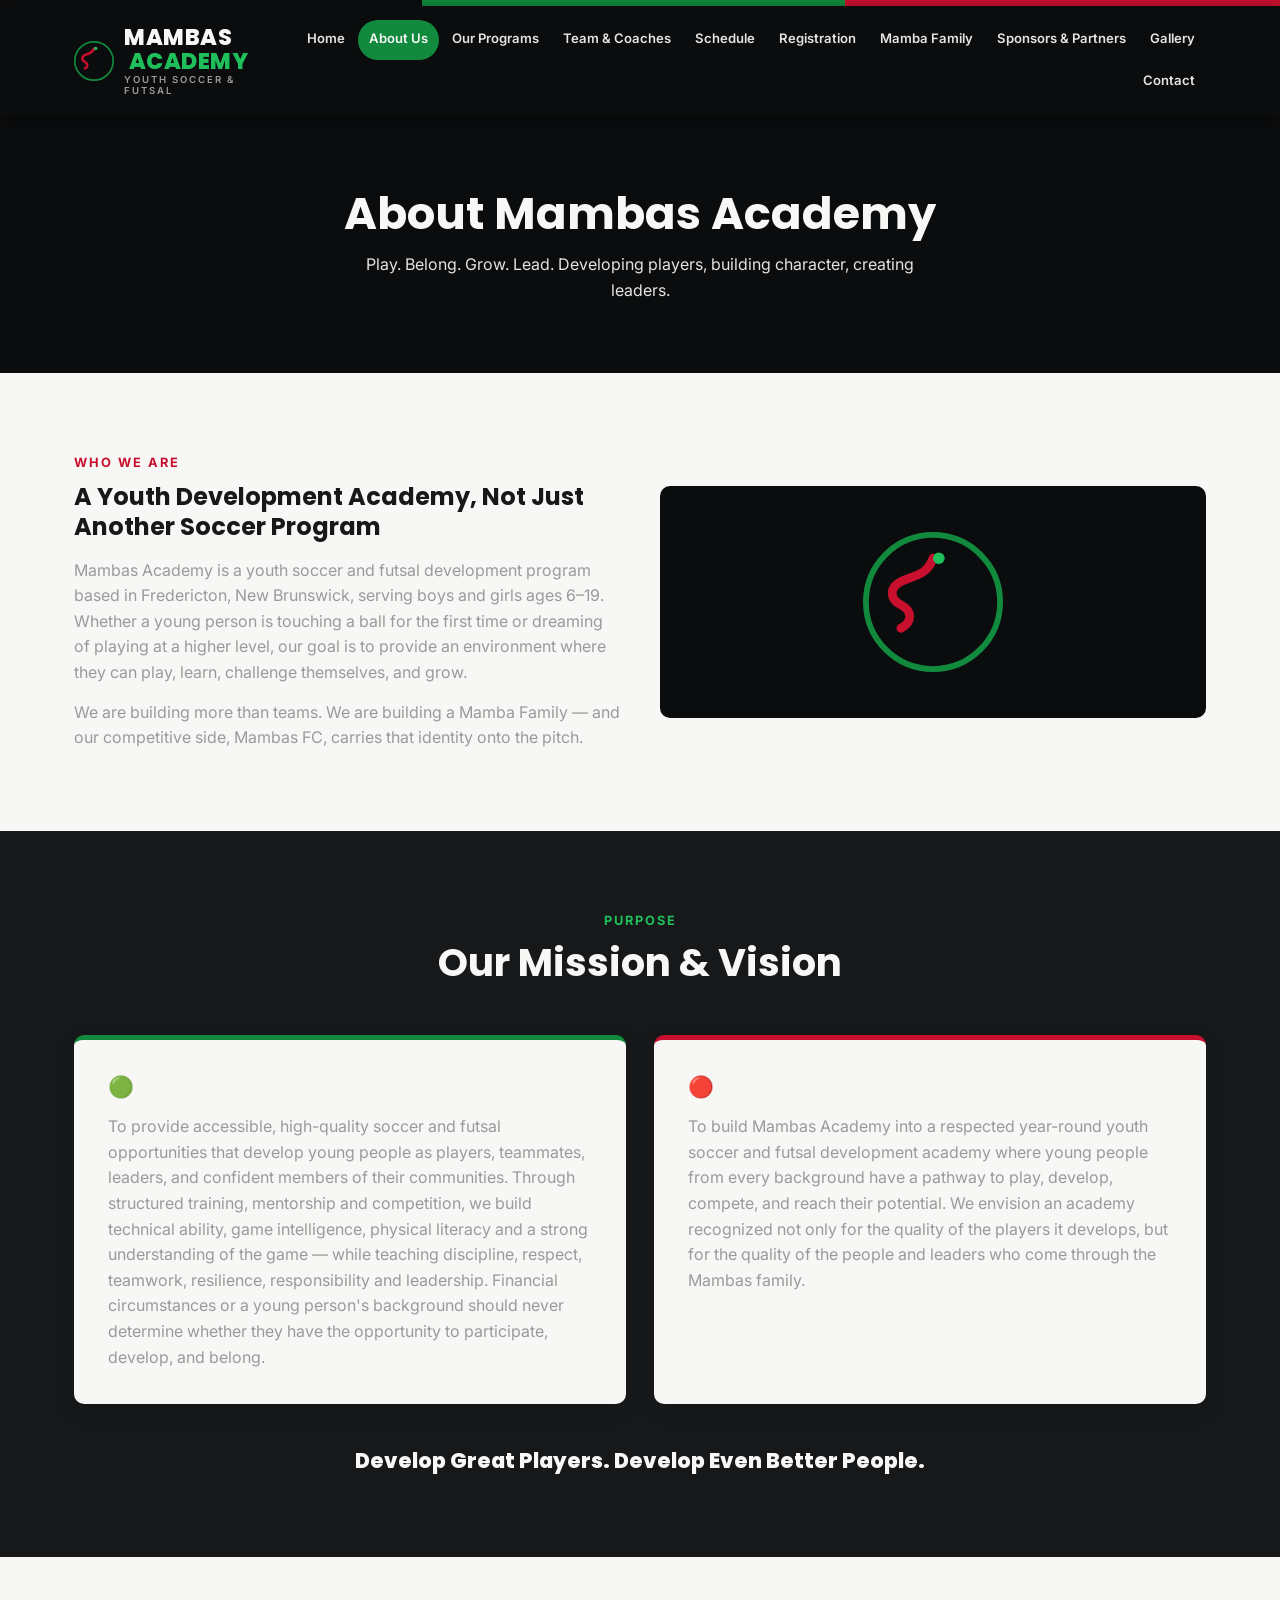
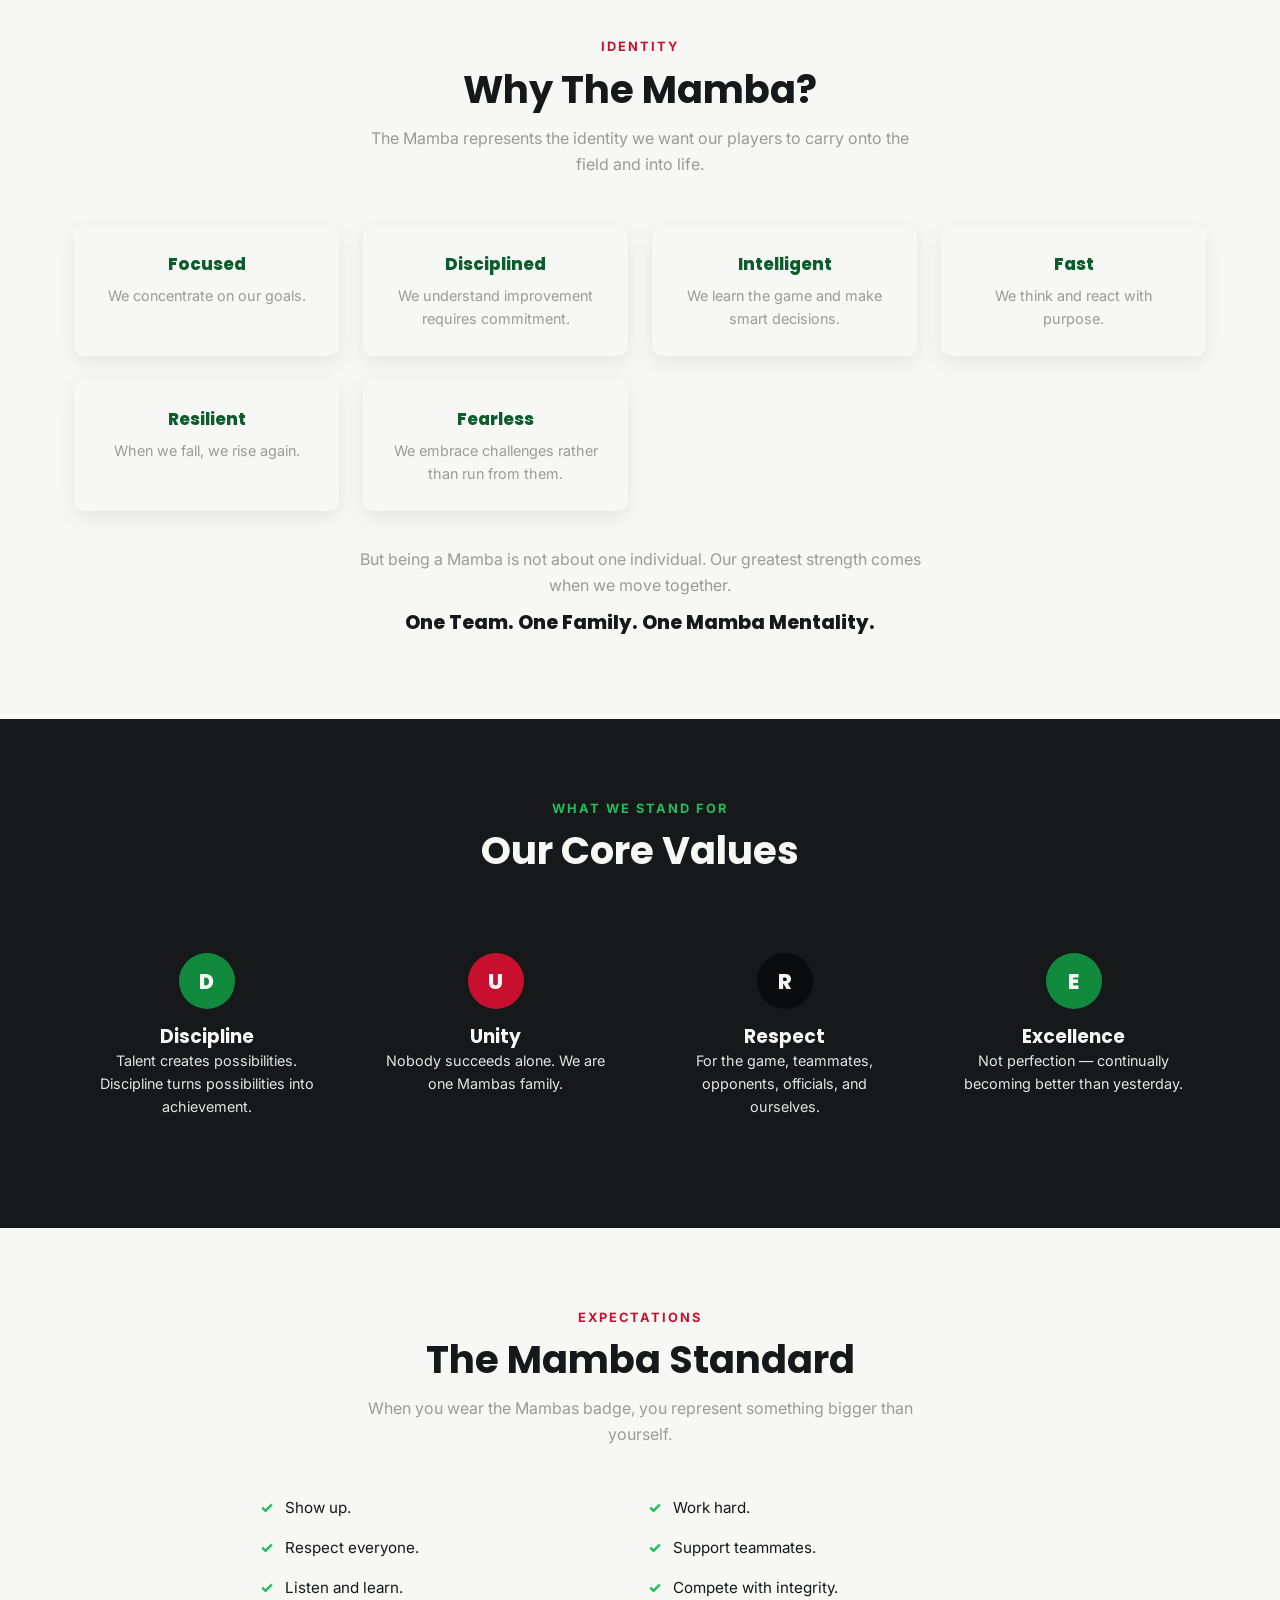
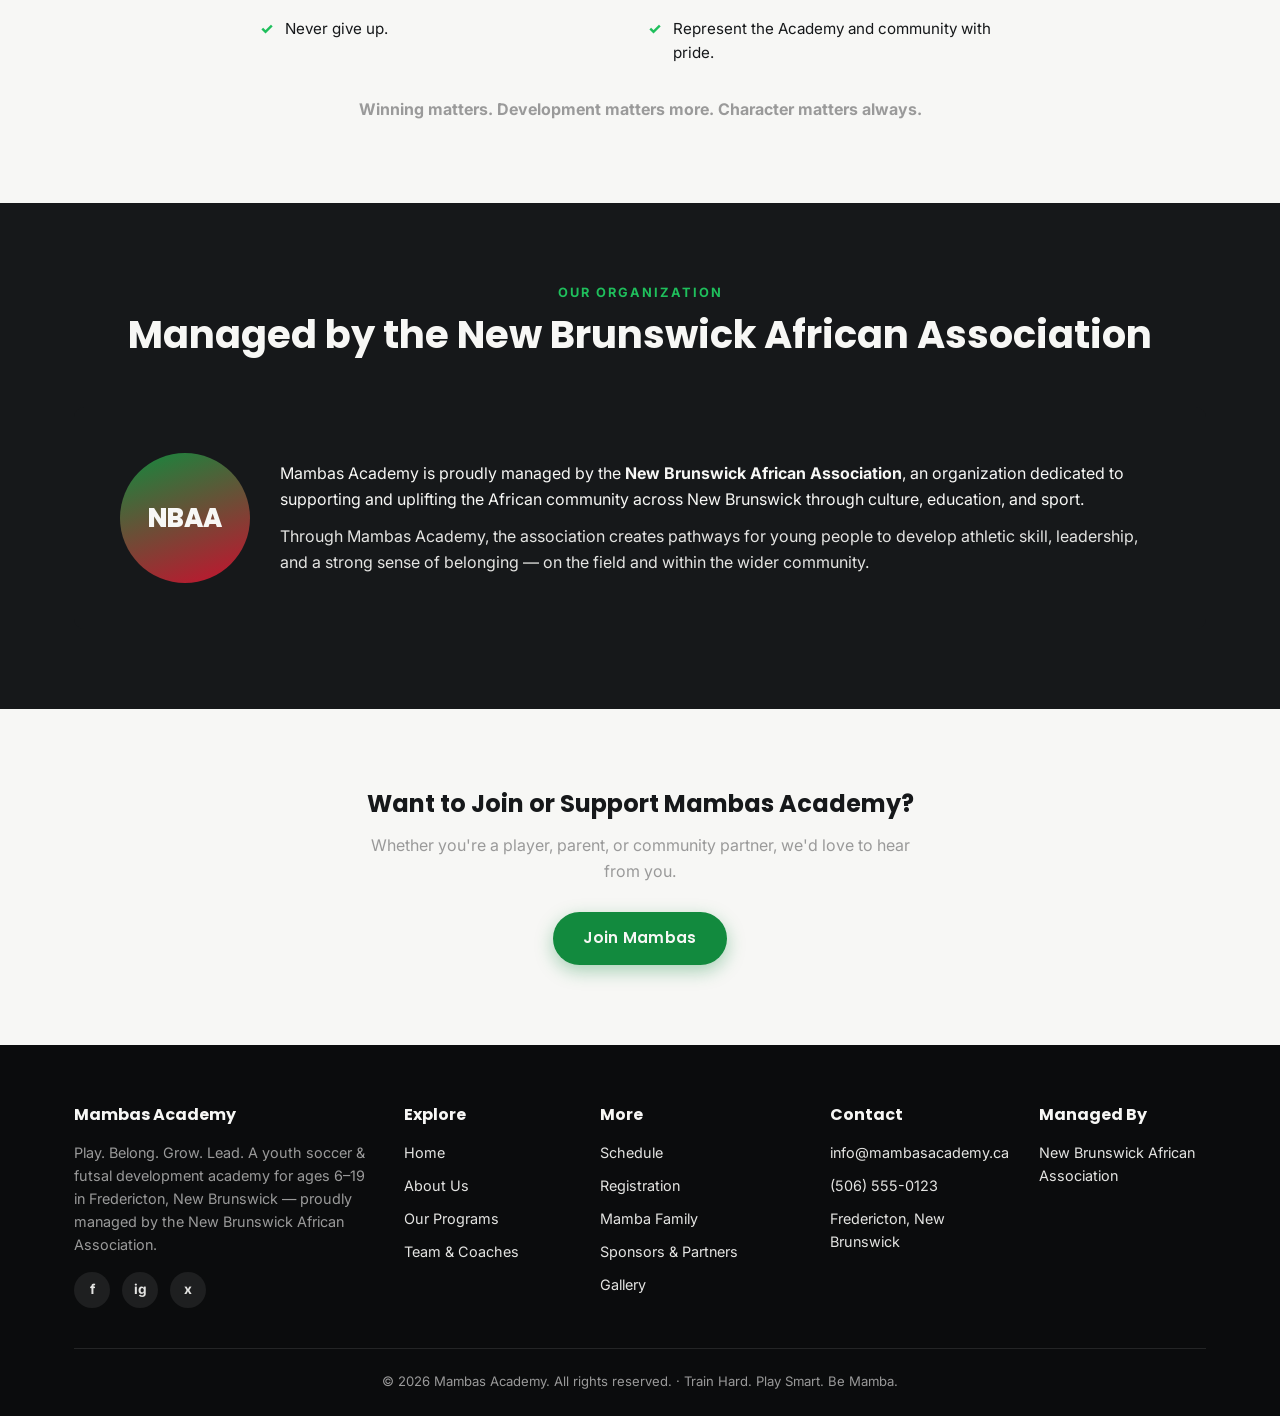
==== commit 09ba0f8c: "Merge Coaches into Team page and Player Pathway into Our Programs Consolidate the nav from 12 items " ====
--- a/about.html
+++ b/about.html
@@ -28,9 +28,7 @@
       <a href="index.html" data-page="index.html">Home</a>
       <a href="about.html" data-page="about.html">About Us</a>
       <a href="programs.html" data-page="programs.html">Our Programs</a>
-      <a href="pathway.html" data-page="pathway.html">Player Pathway</a>
-      <a href="teams.html" data-page="teams.html">Teams</a>
-      <a href="coaches.html" data-page="coaches.html">Coaches</a>
+      <a href="teams.html" data-page="teams.html">Team &amp; Coaches</a>
       <a href="schedule.html" data-page="schedule.html">Schedule</a>
       <a href="registration.html" data-page="registration.html">Registration</a>
       <a href="family.html" data-page="family.html">Mamba Family</a>
@@ -214,14 +212,12 @@
           <li><a href="index.html">Home</a></li>
           <li><a href="about.html">About Us</a></li>
           <li><a href="programs.html">Our Programs</a></li>
-          <li><a href="pathway.html">Player Pathway</a></li>
-          <li><a href="teams.html">Teams</a></li>
+          <li><a href="teams.html">Team &amp; Coaches</a></li>
         </ul>
       </div>
       <div>
         <h4>More</h4>
         <ul>
-          <li><a href="coaches.html">Coaches</a></li>
           <li><a href="schedule.html">Schedule</a></li>
           <li><a href="registration.html">Registration</a></li>
           <li><a href="family.html">Mamba Family</a></li>
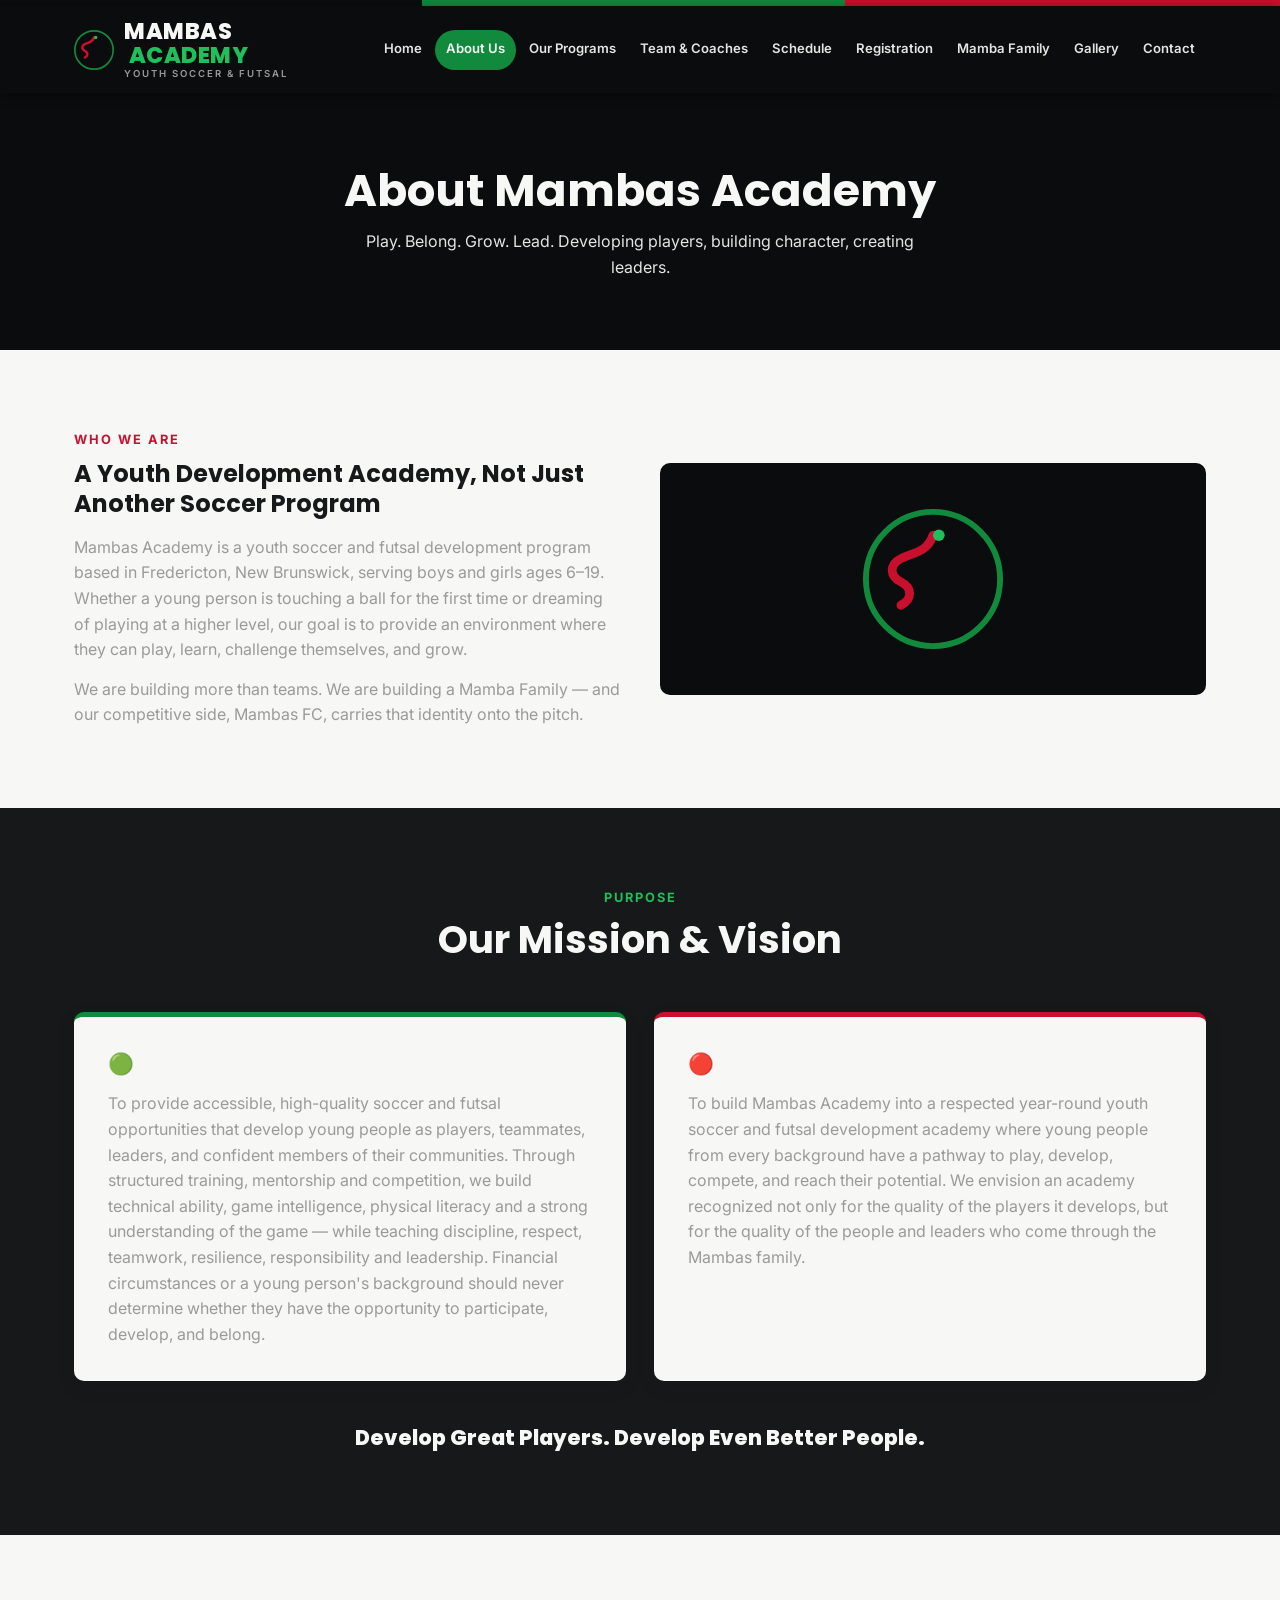
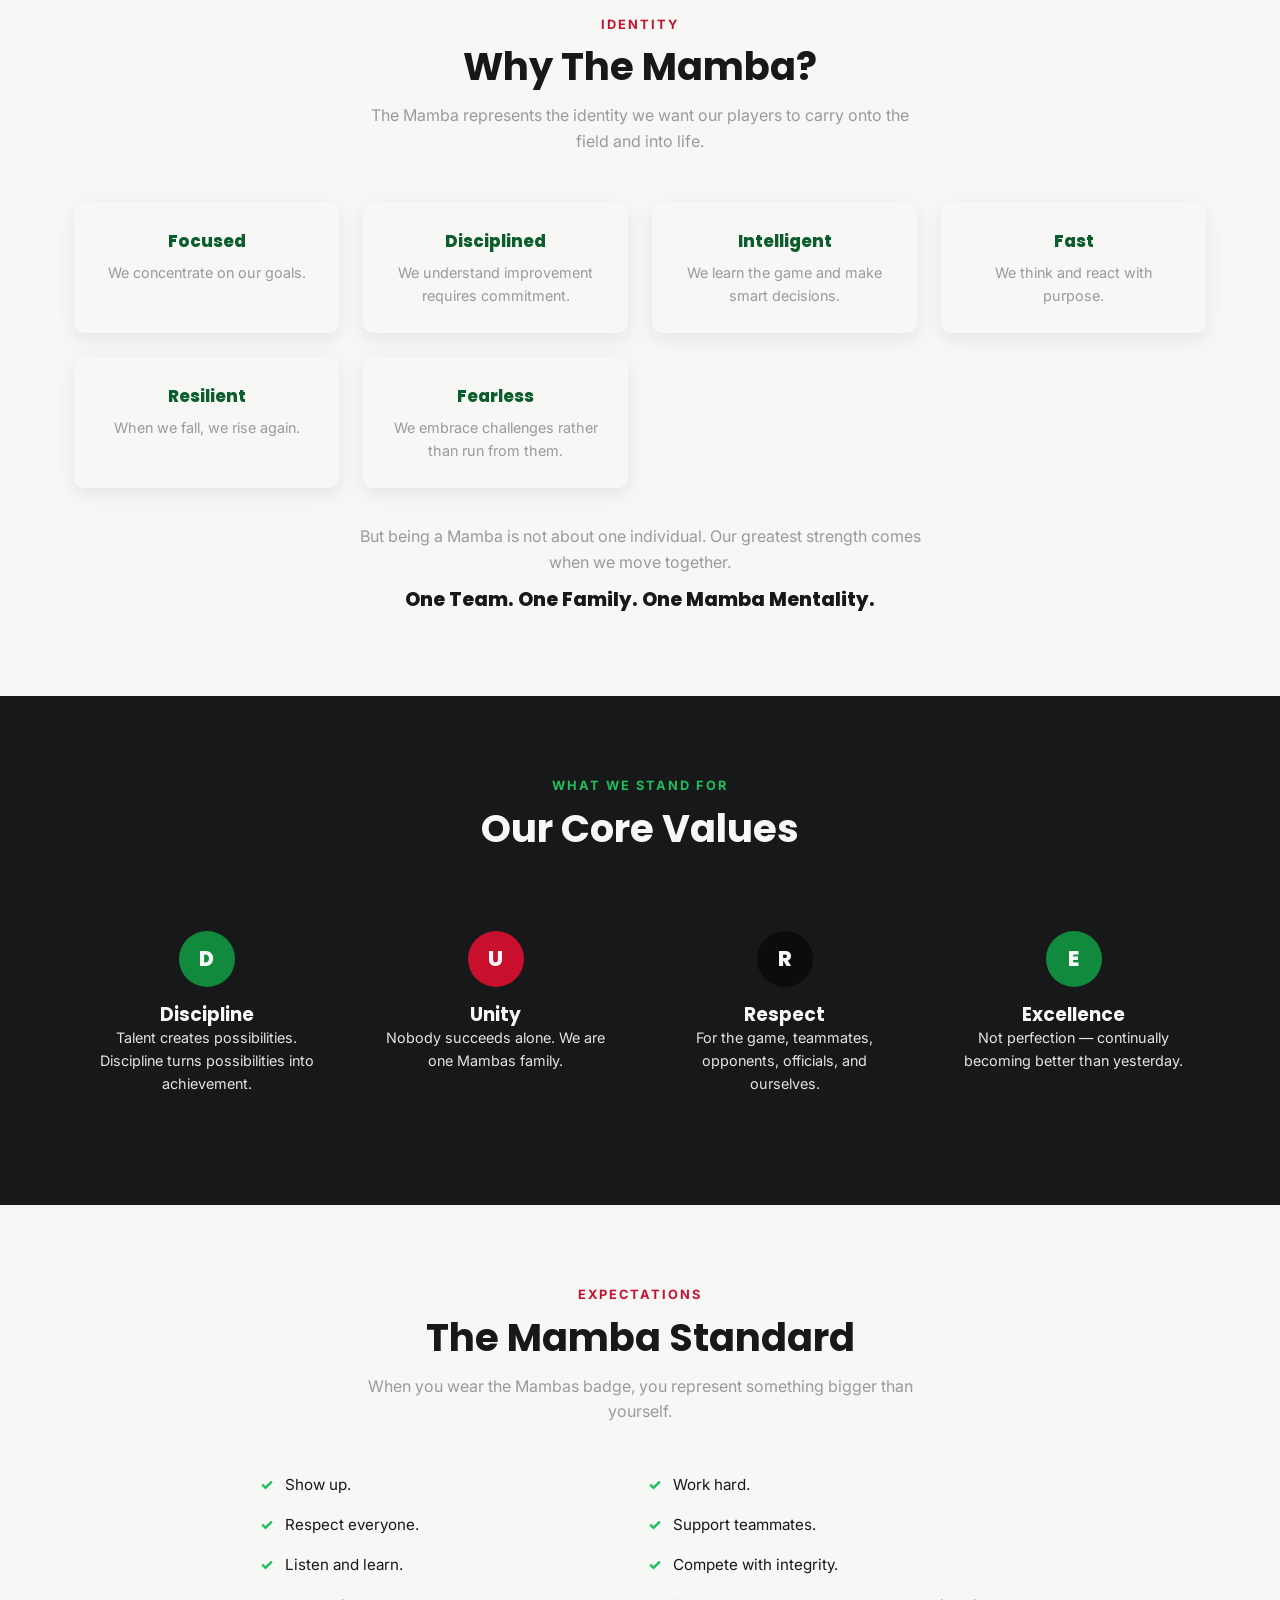
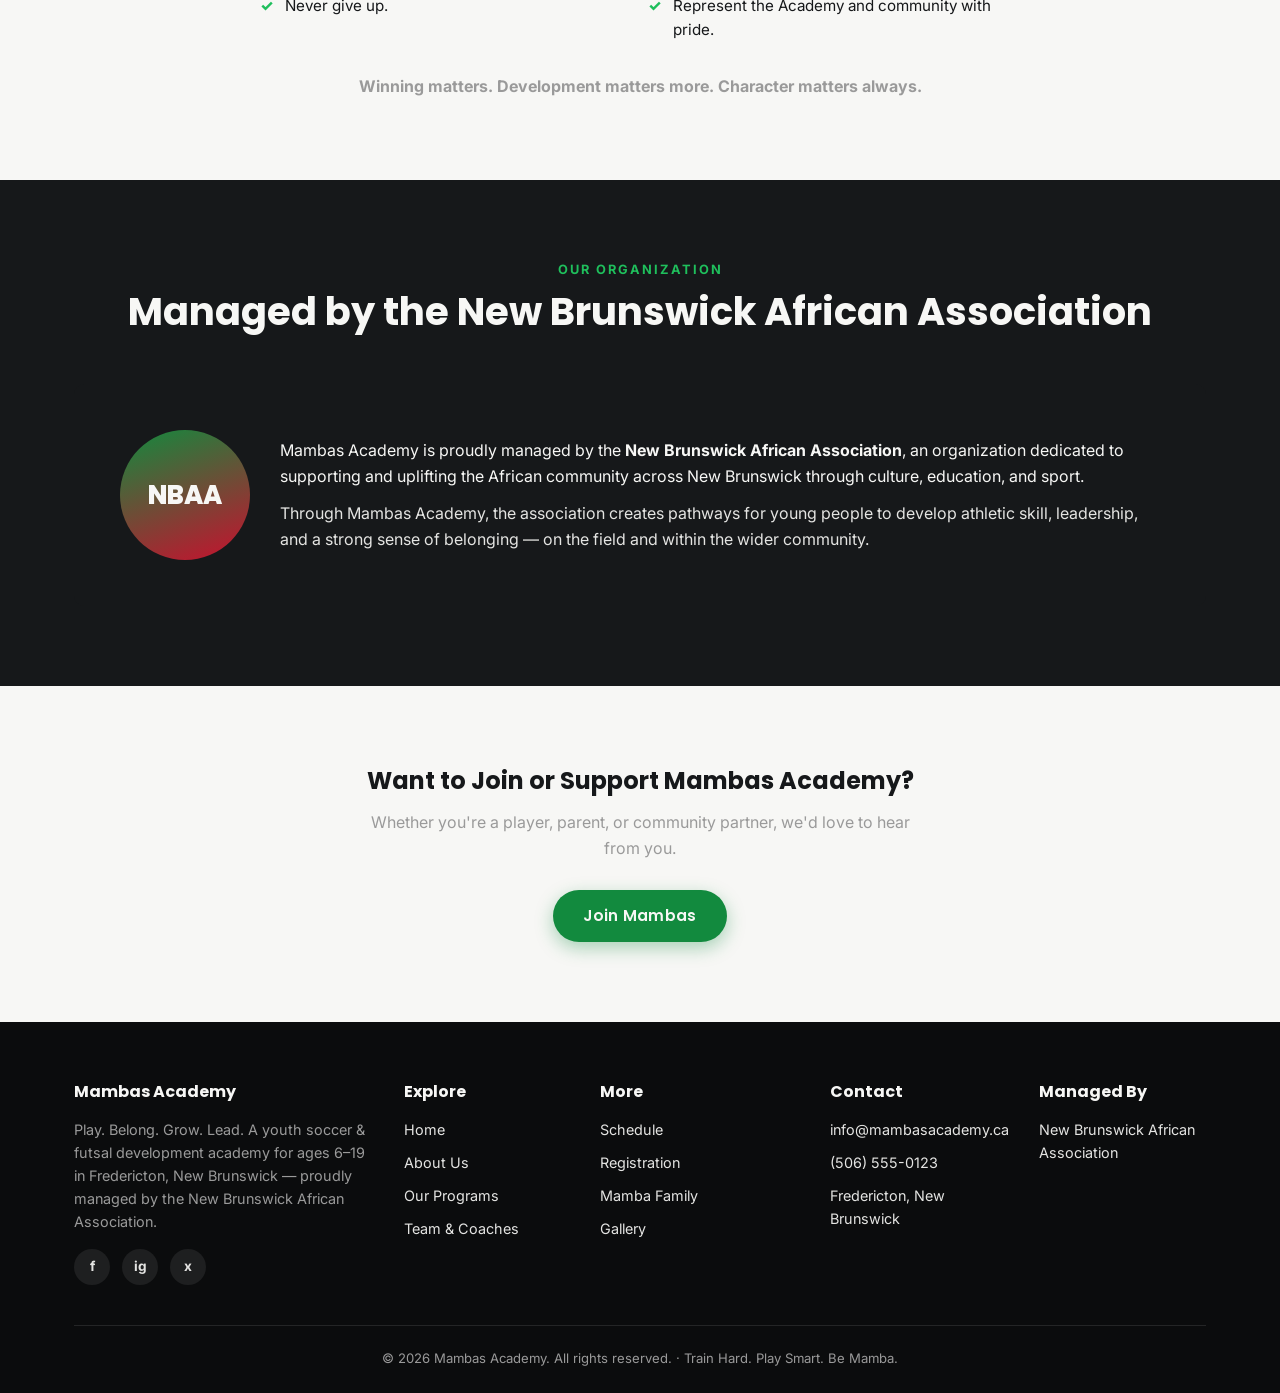
==== commit 8d7be5f2: "Merge Sponsors & Partners into Mamba Family page Nav is down to 9 items. Sponsor logos, the "why par" ====
--- a/about.html
+++ b/about.html
@@ -32,7 +32,6 @@
       <a href="schedule.html" data-page="schedule.html">Schedule</a>
       <a href="registration.html" data-page="registration.html">Registration</a>
       <a href="family.html" data-page="family.html">Mamba Family</a>
-      <a href="sponsors.html" data-page="sponsors.html">Sponsors &amp; Partners</a>
       <a href="gallery.html" data-page="gallery.html">Gallery</a>
       <a href="contact.html" data-page="contact.html">Contact</a>
     </nav>
@@ -221,7 +220,6 @@
           <li><a href="schedule.html">Schedule</a></li>
           <li><a href="registration.html">Registration</a></li>
           <li><a href="family.html">Mamba Family</a></li>
-          <li><a href="sponsors.html">Sponsors &amp; Partners</a></li>
           <li><a href="gallery.html">Gallery</a></li>
         </ul>
       </div>
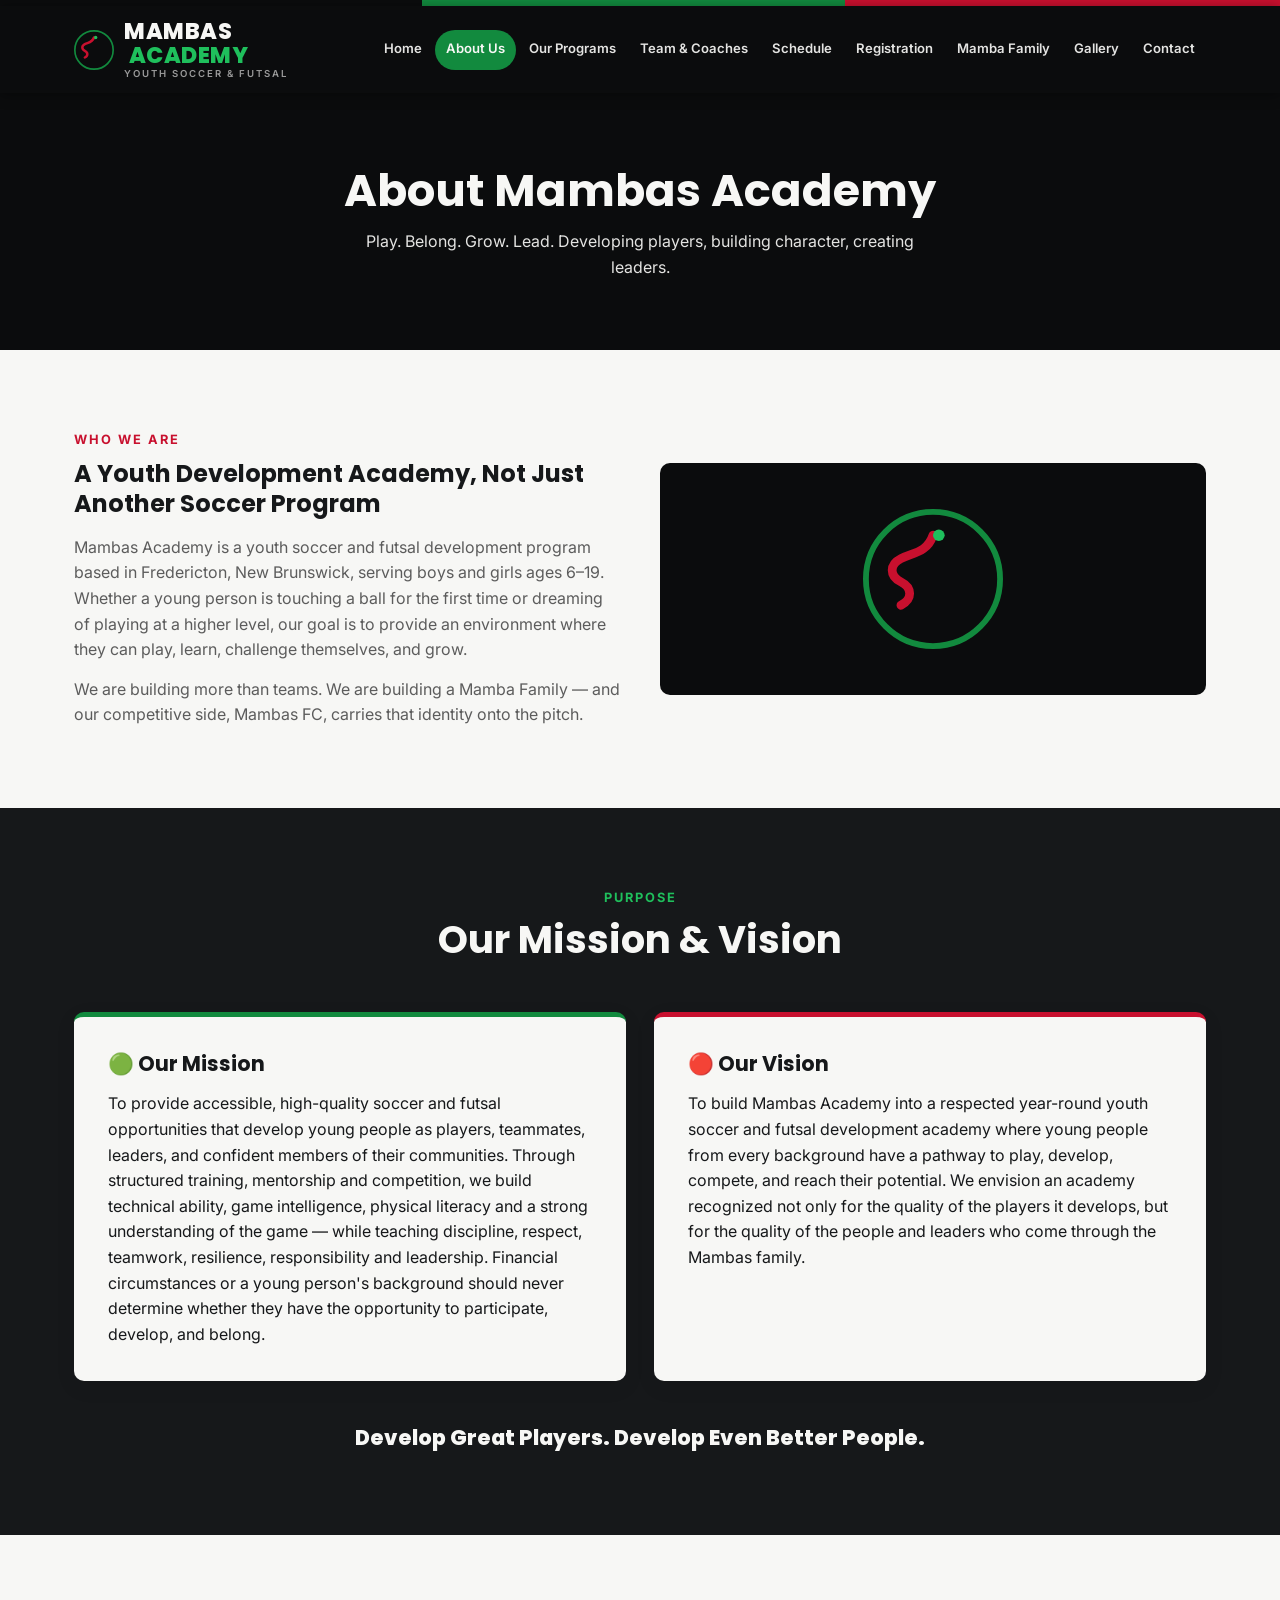
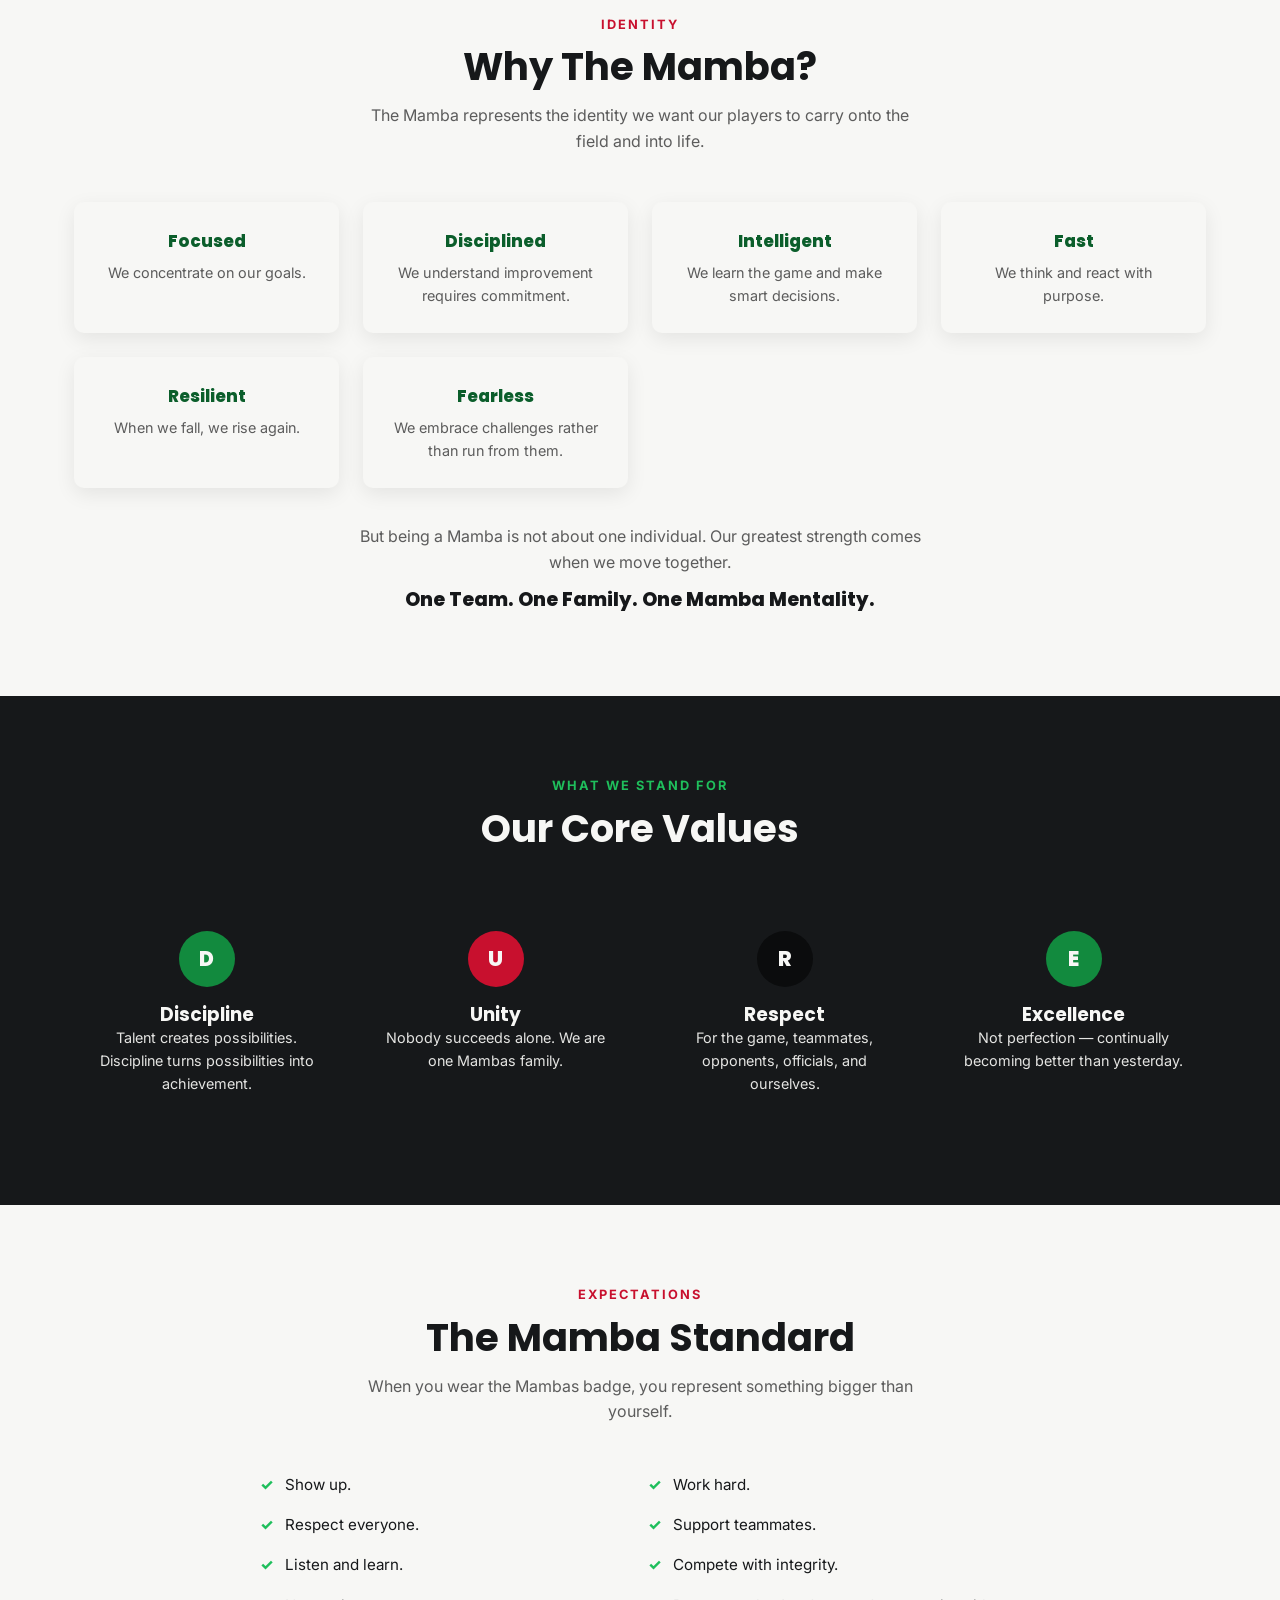
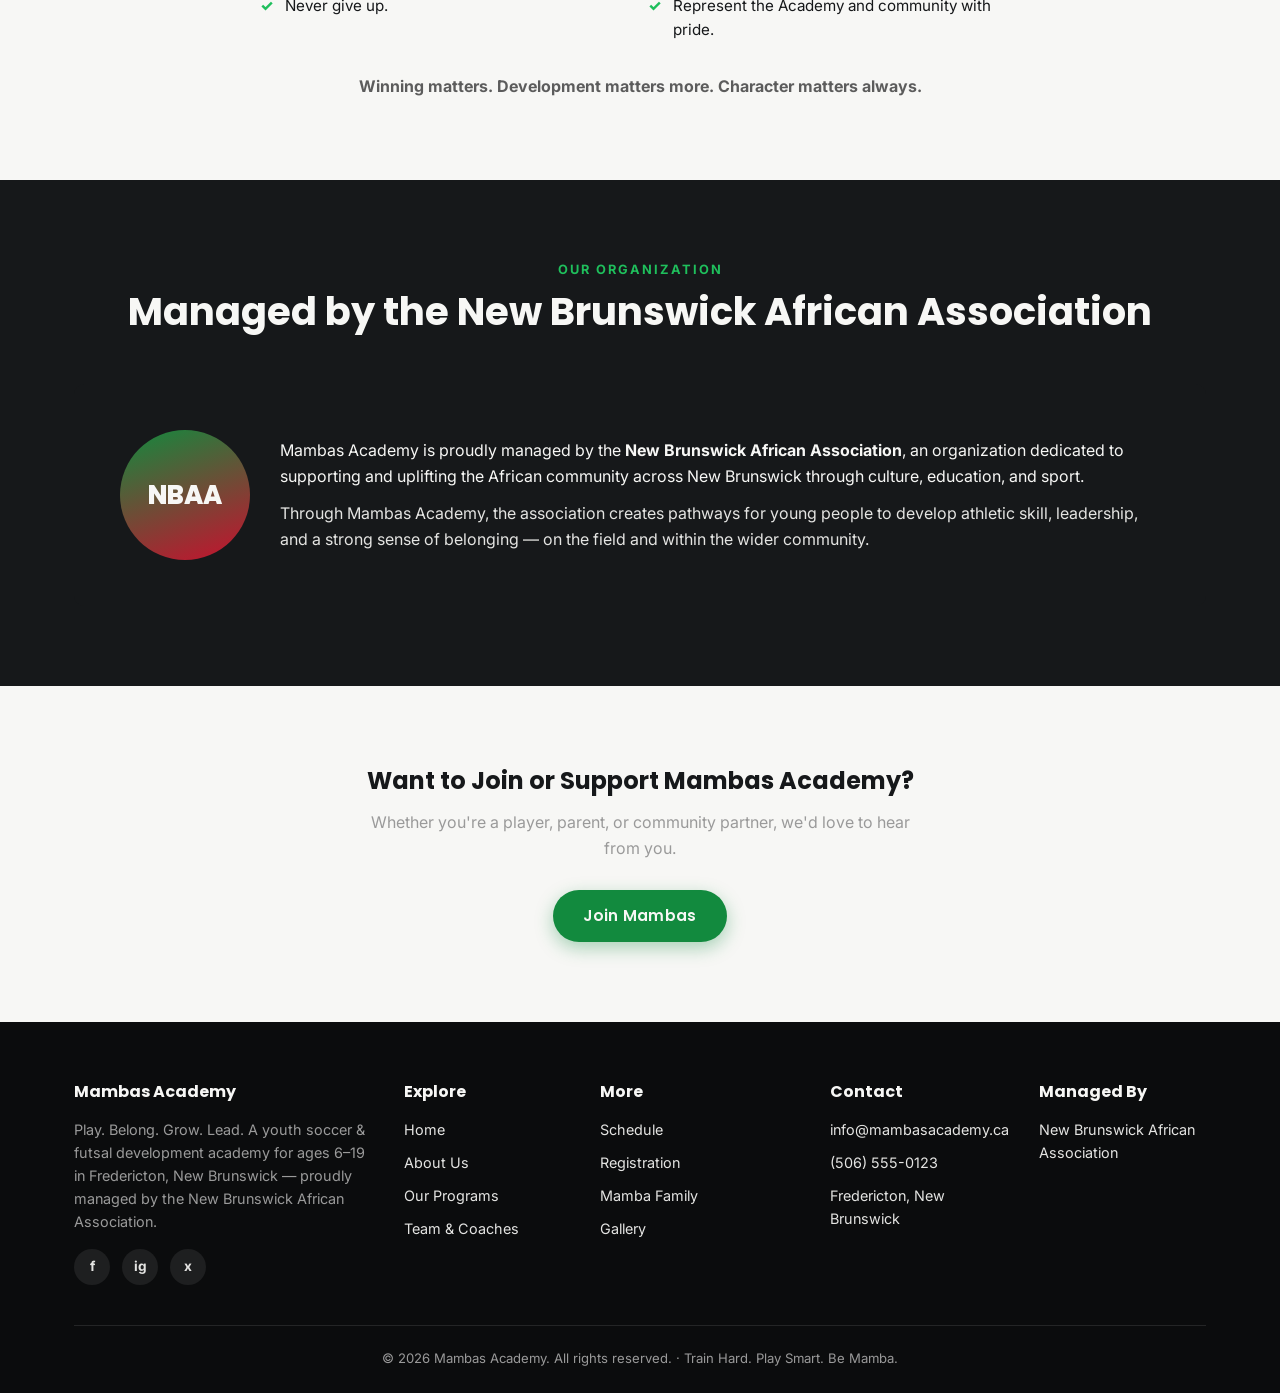
==== commit aa02cae5: "Darken body text on light backgrounds sitewide for readability Body paragraphs on plain (light) sect" ====
--- a/about.html
+++ b/about.html
@@ -56,8 +56,8 @@
       <div>
         <span class="section-eyebrow">Who We Are</span>
         <h2 style="margin-bottom:16px;">A Youth Development Academy, Not Just Another Soccer Program</h2>
-        <p style="color:var(--grey); margin-bottom:14px;">Mambas Academy is a youth soccer and futsal development program based in Fredericton, New Brunswick, serving boys and girls ages 6–19. Whether a young person is touching a ball for the first time or dreaming of playing at a higher level, our goal is to provide an environment where they can play, learn, challenge themselves, and grow.</p>
-        <p style="color:var(--grey);">We are building more than teams. We are building a Mamba Family — and our competitive side, Mambas FC, carries that identity onto the pitch.</p>
+        <p style="color:var(--grey-dark); margin-bottom:14px;">Mambas Academy is a youth soccer and futsal development program based in Fredericton, New Brunswick, serving boys and girls ages 6–19. Whether a young person is touching a ball for the first time or dreaming of playing at a higher level, our goal is to provide an environment where they can play, learn, challenge themselves, and grow.</p>
+        <p style="color:var(--grey-dark);">We are building more than teams. We are building a Mamba Family — and our competitive side, Mambas FC, carries that identity onto the pitch.</p>
       </div>
       <div class="about-block">
         <svg class="crest" viewBox="0 0 48 48" xmlns="http://www.w3.org/2000/svg">
@@ -107,7 +107,7 @@
       <div class="card trait-card"><div class="trait-word">Resilient</div><p>When we fall, we rise again.</p></div>
       <div class="card trait-card"><div class="trait-word">Fearless</div><p>We embrace challenges rather than run from them.</p></div>
     </div>
-    <p style="text-align:center; margin-top:36px; color:var(--grey); max-width:600px; margin-left:auto; margin-right:auto;">But being a Mamba is not about one individual. Our greatest strength comes when we move together.</p>
+    <p style="text-align:center; margin-top:36px; color:var(--grey-dark); max-width:600px; margin-left:auto; margin-right:auto;">But being a Mamba is not about one individual. Our greatest strength comes when we move together.</p>
     <p style="text-align:center; margin-top:10px; font-family:var(--font-heading); font-weight:800; font-size:1.2rem;">One Team. One Family. One Mamba Mentality.</p>
   </div>
 </section>
@@ -162,7 +162,7 @@
       <div class="standard-item" style="color:var(--black-soft);"><span class="check">✓</span> Never give up.</div>
       <div class="standard-item" style="color:var(--black-soft);"><span class="check">✓</span> Represent the Academy and community with pride.</div>
     </div>
-    <p style="text-align:center; margin-top:32px; font-weight:700; color:var(--grey);">Winning matters. Development matters more. Character matters always.</p>
+    <p style="text-align:center; margin-top:32px; font-weight:700; color:var(--grey-dark);">Winning matters. Development matters more. Character matters always.</p>
   </div>
 </section>
 
--- a/css/style.css
+++ b/css/style.css
@@ -11,8 +11,11 @@
   --green-light: #1fbf5c;
   --red: #c8102e;
   --red-dark: #8c0c22;
+  --mustard: #9c6f0b;
+  --mustard-dark: #6f4e08;
   --white: #f7f7f5;
   --grey: #9a9a9a;
+  --grey-dark: #5c5c5c;
   --grey-light: #e4e4e2;
 
   --font-heading: 'Poppins', 'Segoe UI', sans-serif;
@@ -328,7 +331,7 @@
 }
 
 .section-head p {
-  color: var(--grey);
+  color: var(--grey-dark);
   max-width: 560px;
   margin: 12px auto 0;
 }
@@ -451,11 +454,12 @@
   font-family: var(--font-heading);
   font-size: 1.15rem;
   font-weight: 700;
+  color: var(--black-soft);
 }
 
 .fixture-info {
   font-size: 0.85rem;
-  color: var(--grey);
+  color: var(--grey-dark);
 }
 
 /* ---------- Partner marquee ---------- */
@@ -575,11 +579,12 @@
 .player-info h3 {
   font-size: 1.05rem;
   margin-bottom: 4px;
+  color: var(--black-soft);
 }
 
 .player-pos {
   font-size: 0.8rem;
-  color: var(--grey);
+  color: var(--grey-dark);
   text-transform: uppercase;
   letter-spacing: 0.5px;
 }
@@ -657,10 +662,11 @@
 .vm-card h3 {
   font-size: 1.3rem;
   margin-bottom: 14px;
+  color: var(--black-soft);
 }
 
 .vm-card p {
-  color: var(--grey);
+  color: var(--black-soft);
 }
 
 .value-card {
@@ -926,7 +932,7 @@
 .section-alt .trait-word { color: var(--green-light); }
 
 .trait-card p {
-  color: var(--grey);
+  color: var(--grey-dark);
   font-size: 0.9rem;
 }
 
@@ -960,11 +966,12 @@
 .stage-card h3 {
   font-size: 1.3rem;
   margin-bottom: 4px;
+  color: var(--black-soft);
 }
 
 .stage-tag {
   display: block;
-  color: var(--red);
+  color: var(--mustard-dark);
   font-weight: 700;
   font-size: 0.8rem;
   text-transform: uppercase;
@@ -973,7 +980,7 @@
 }
 
 .stage-card p {
-  color: var(--grey);
+  color: var(--grey-dark);
   font-size: 0.92rem;
 }
 
@@ -1006,6 +1013,7 @@
   box-shadow: 0 4px 14px rgba(0, 0, 0, 0.06);
   font-weight: 600;
   font-size: 0.95rem;
+  color: var(--black-soft);
 }
 
 .program-item .dot {
@@ -1133,6 +1141,7 @@
 .form-field label {
   font-weight: 600;
   font-size: 0.85rem;
+  color: var(--black-soft);
 }
 
 .form-field input,
